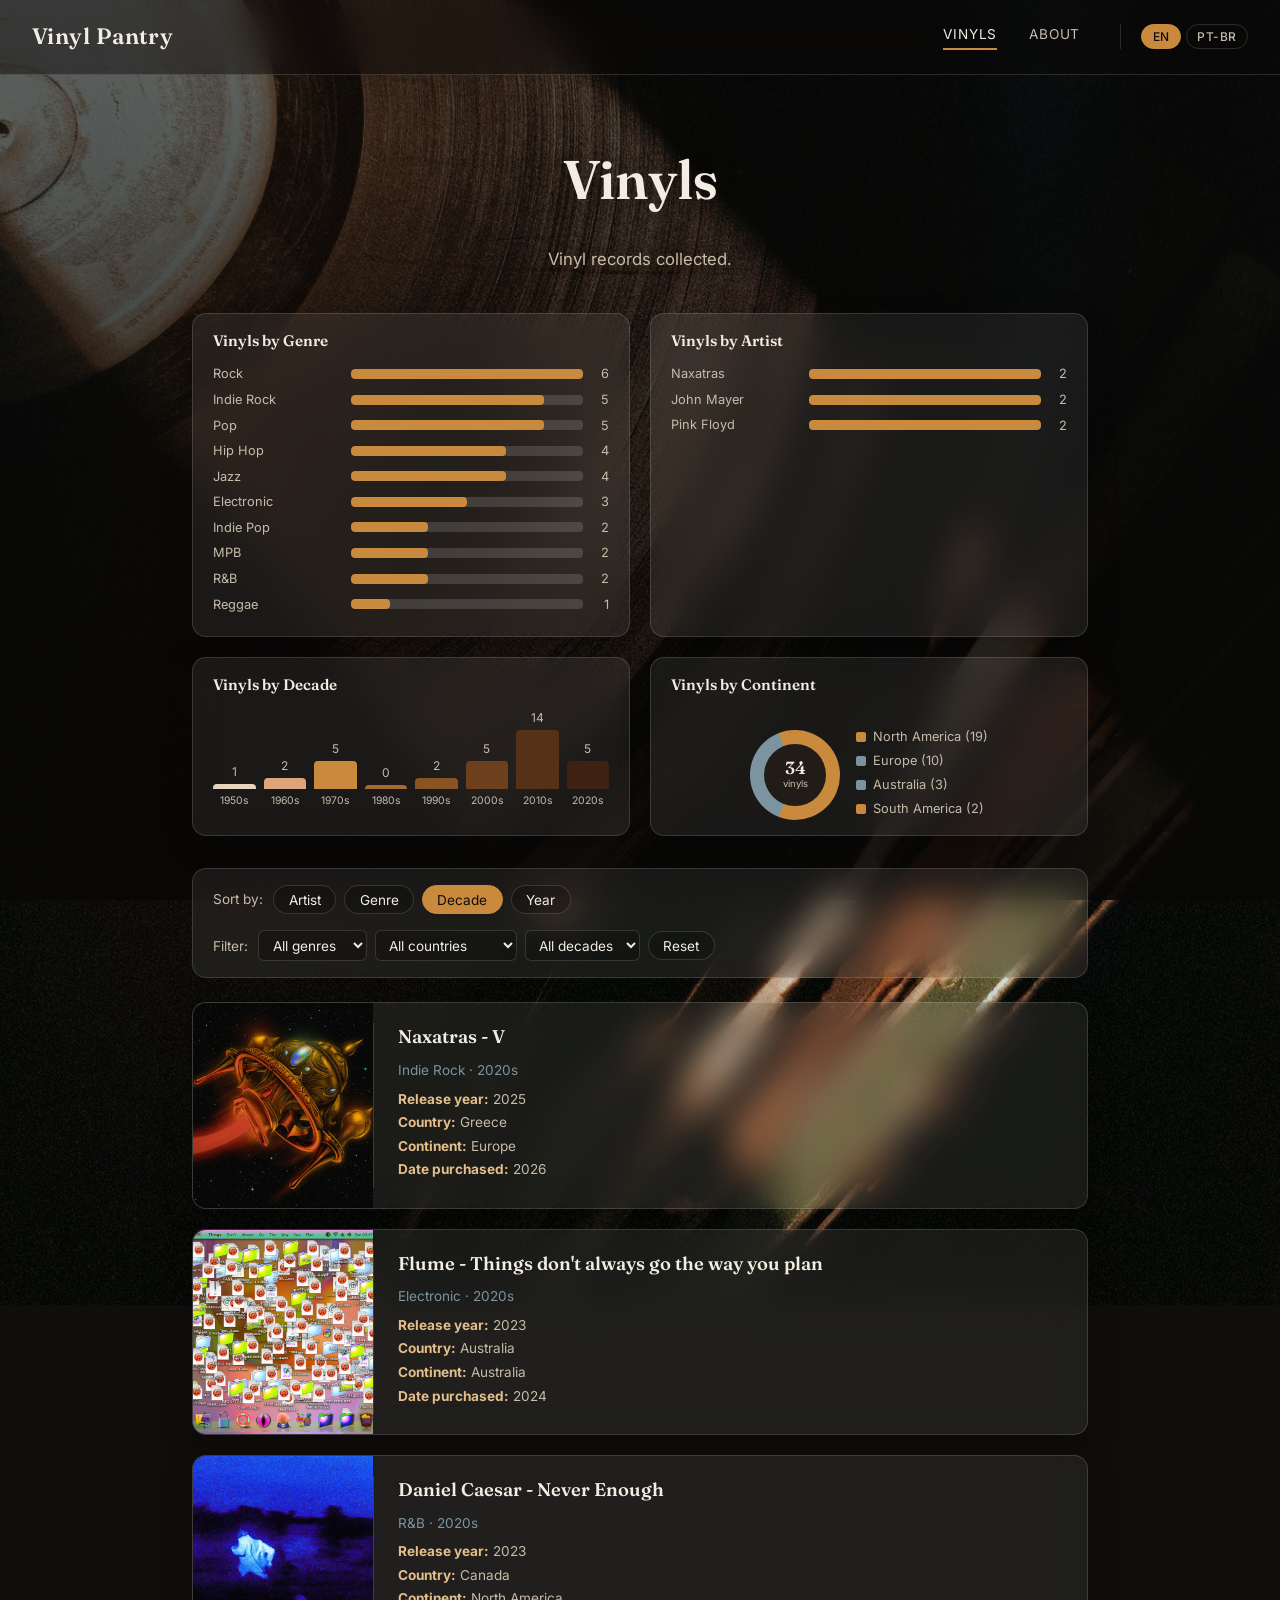
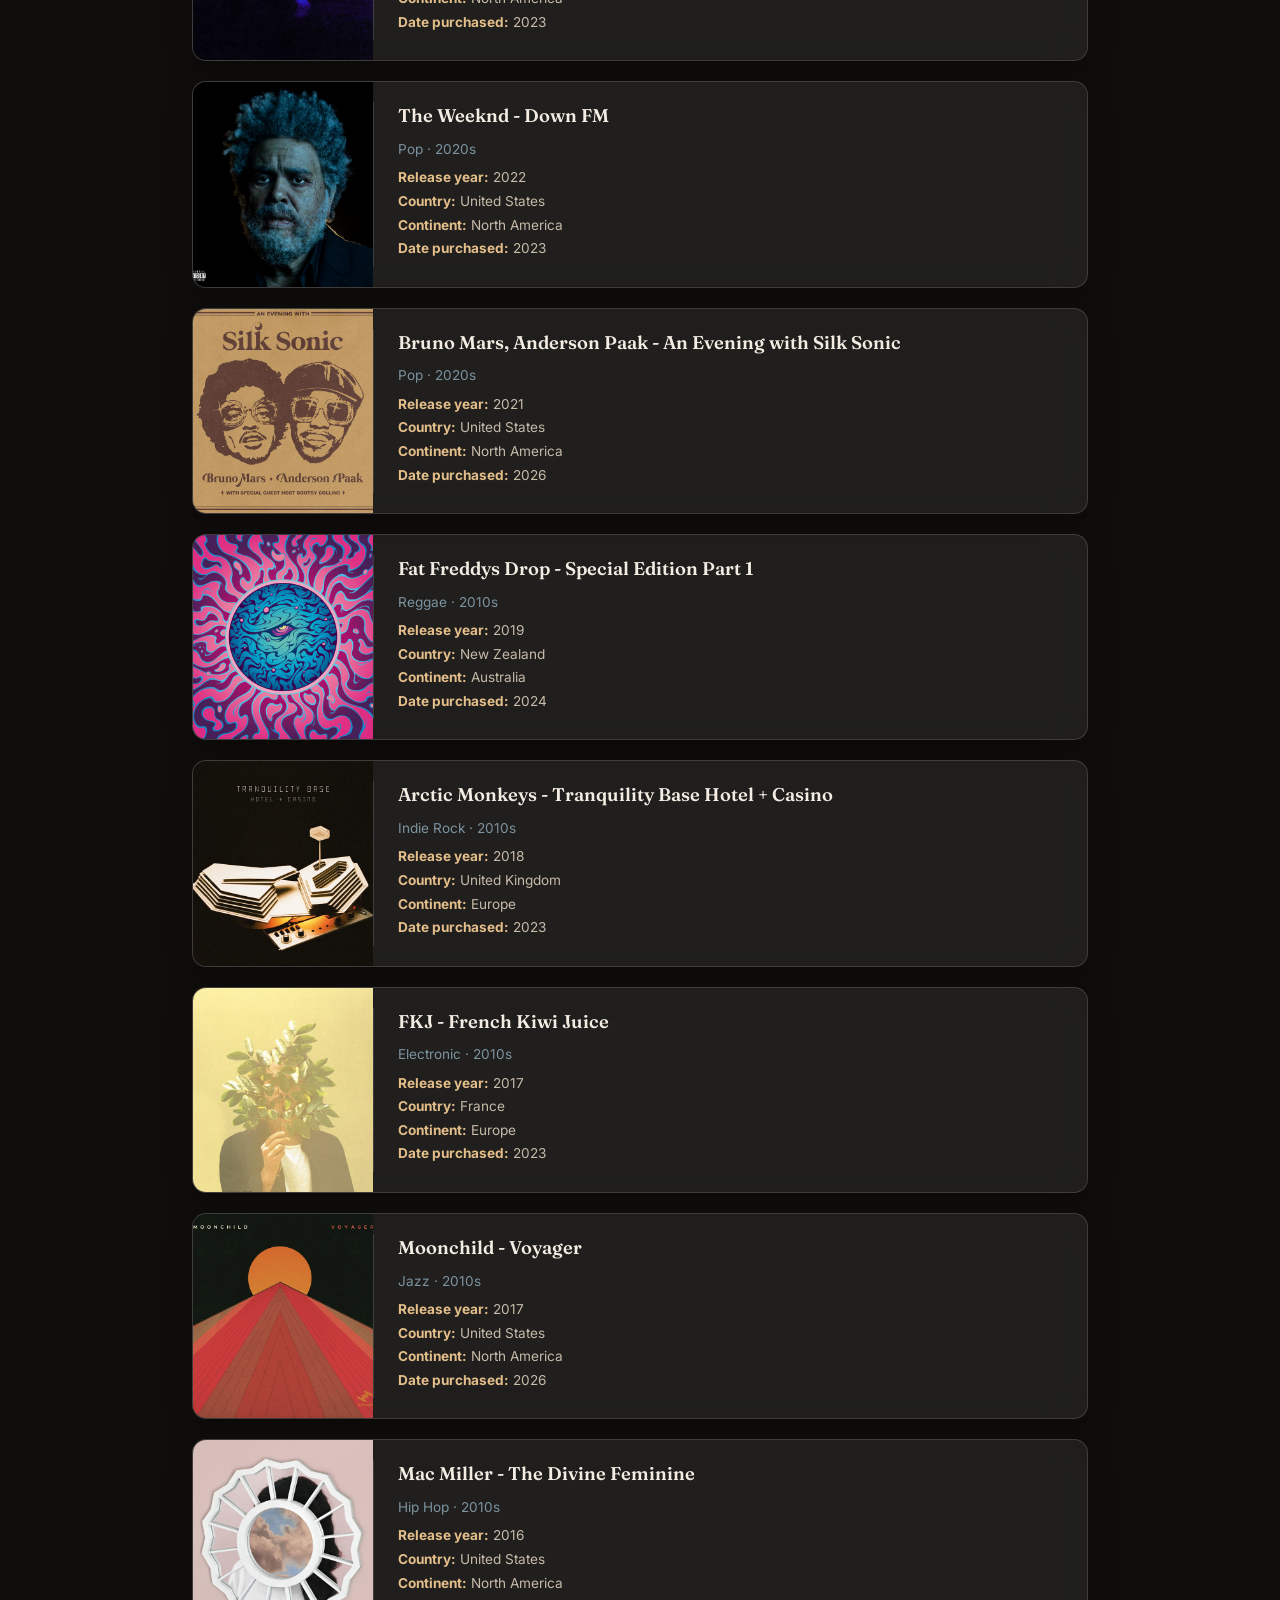
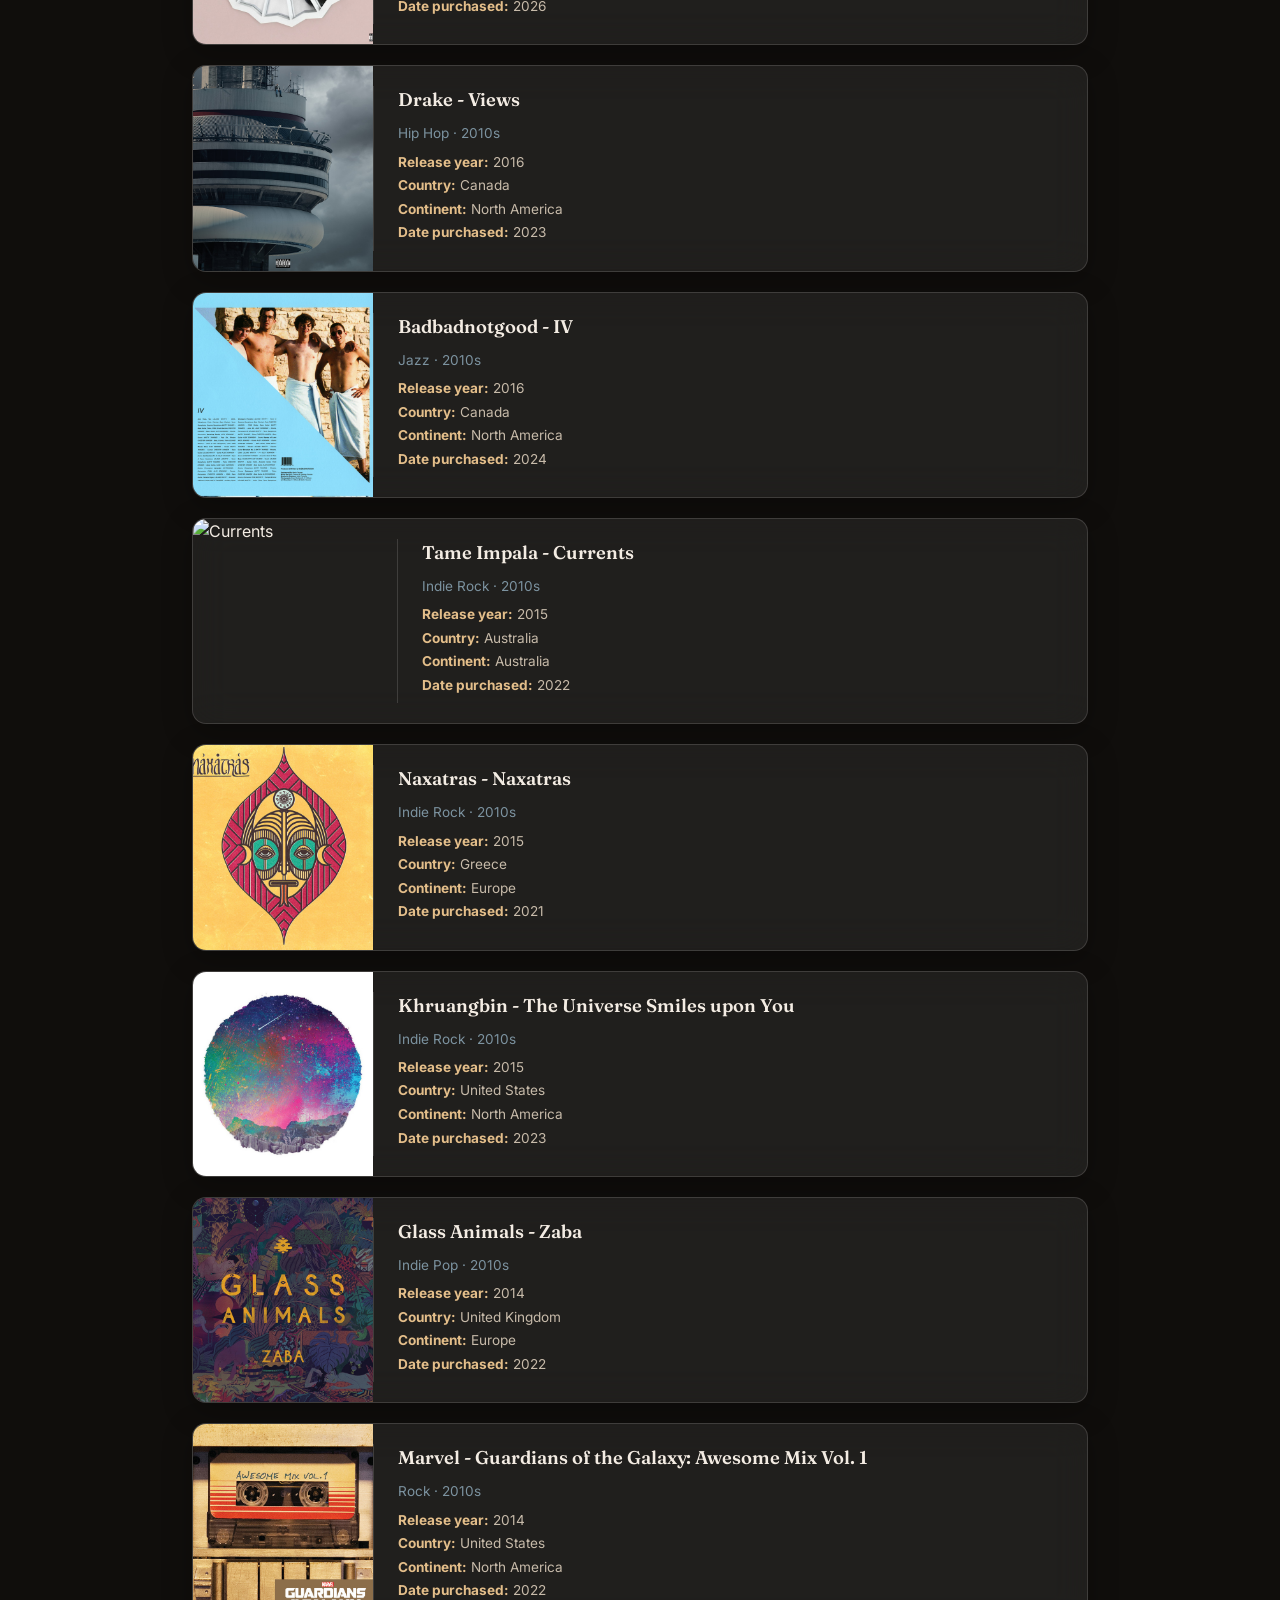
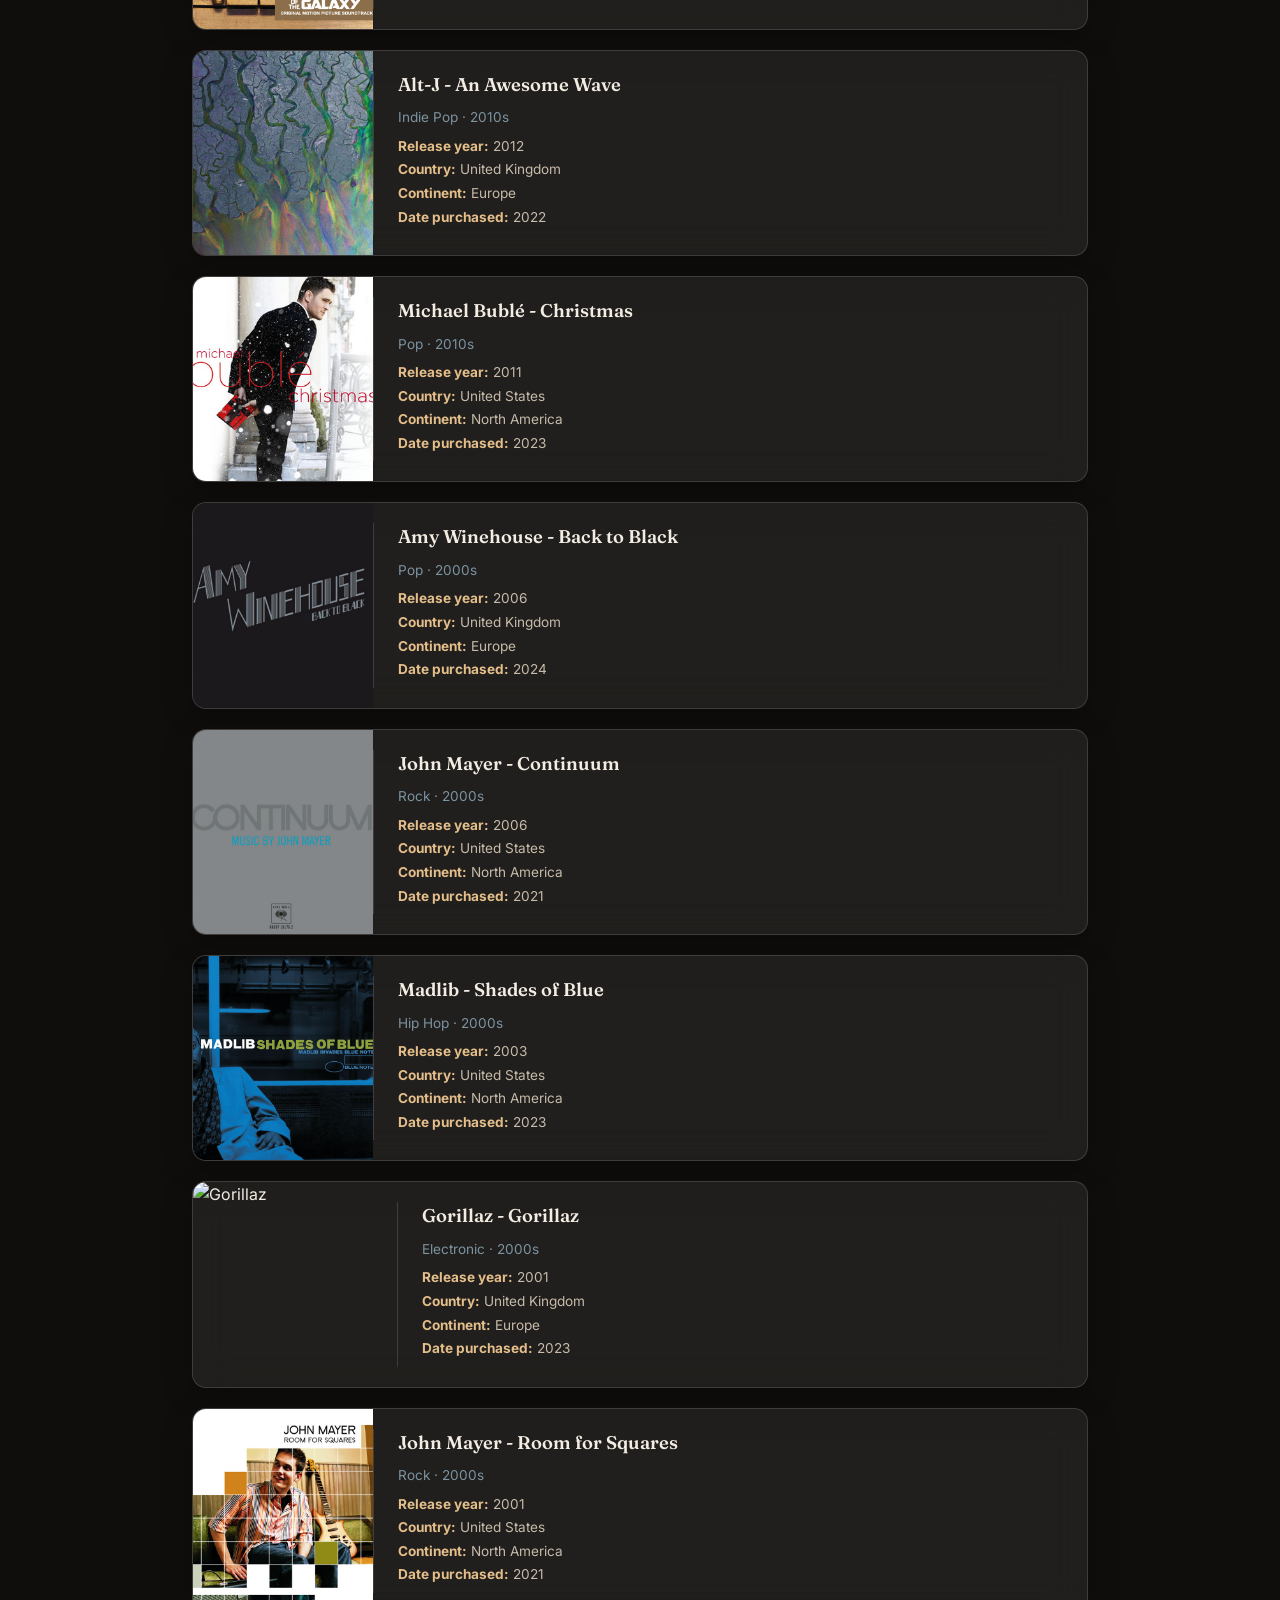
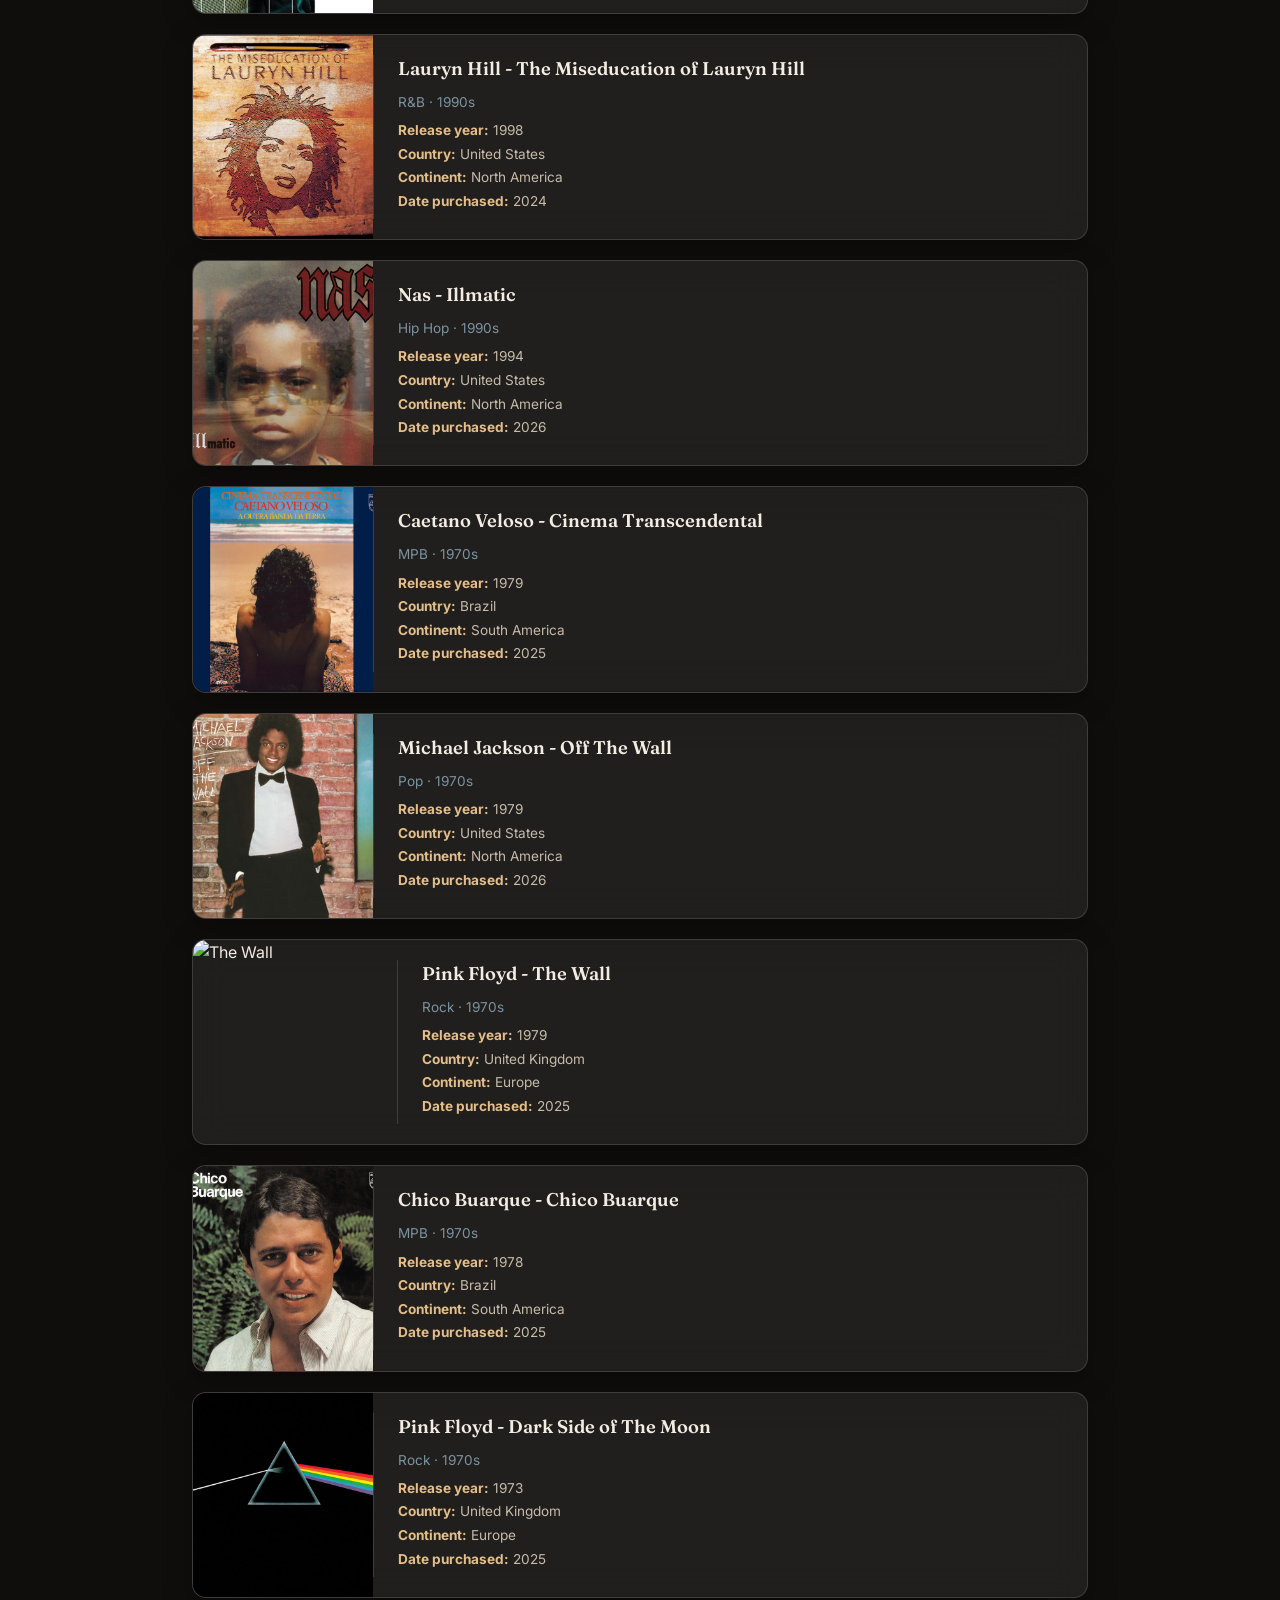
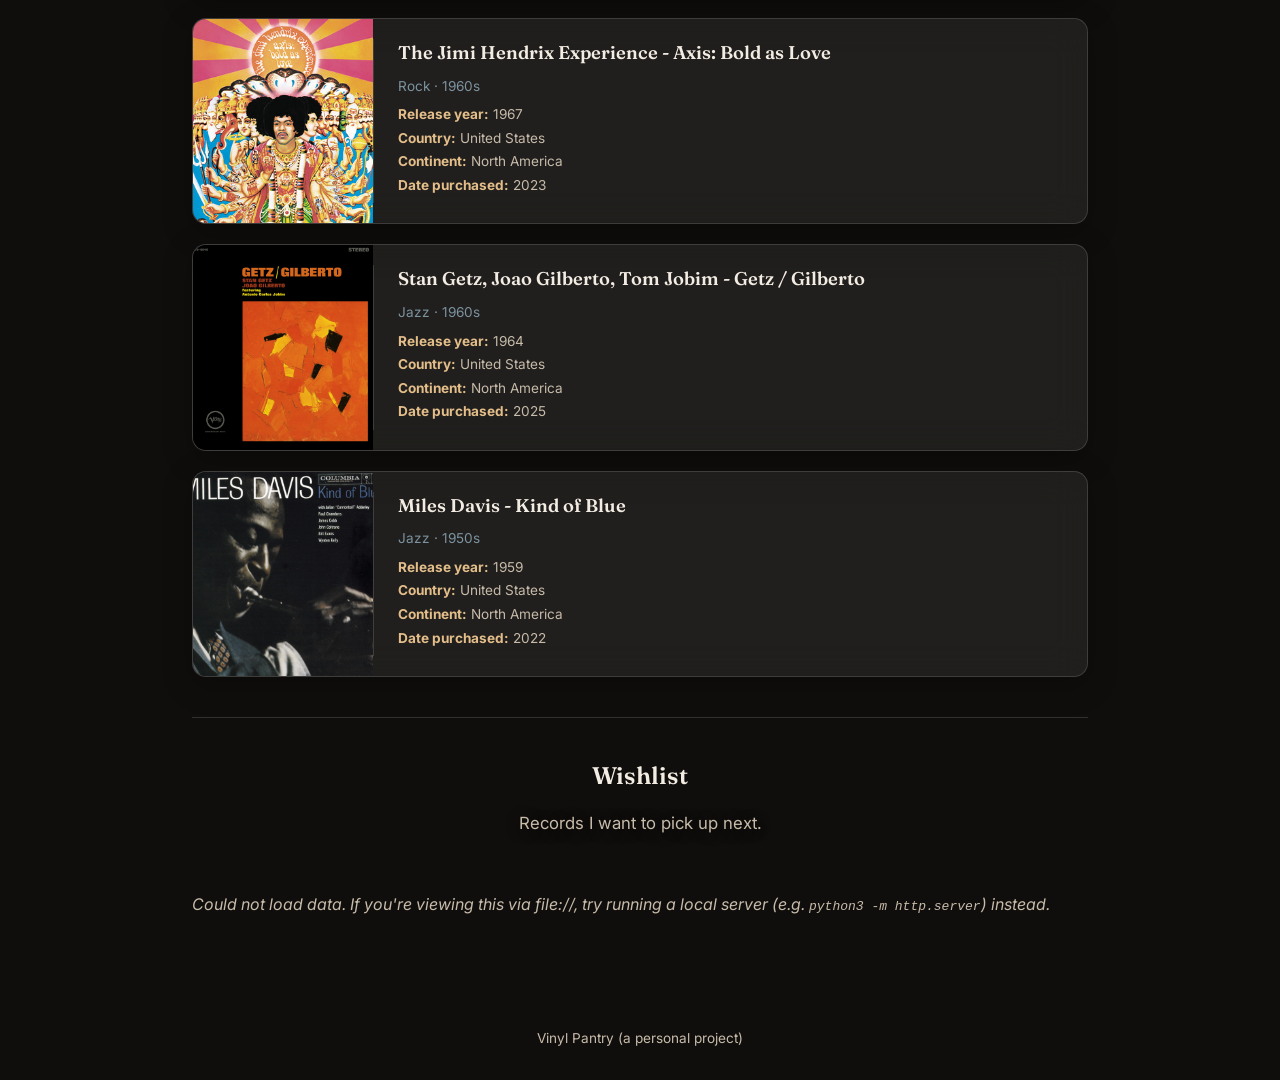
==== index.html @ 9357e898 "Initial commit: Vinyl Pantry Personal vinyl record archive in the coffee-pantry/wine-pantry format: " ====
<!DOCTYPE html>
<html lang="en">
<head>
  <meta charset="UTF-8">
  <meta name="viewport" content="width=device-width, initial-scale=1.0">
  <title>Vinyl Pantry</title>
  <meta name="description" content="A personal archive of vinyl records collected, by genre, artist, decade, and origin.">
  <meta property="og:type" content="website">
  <meta property="og:site_name" content="Vinyl Pantry">
  <meta property="og:title" content="Vinyl Pantry">
  <meta property="og:description" content="A personal archive of vinyl records collected, by genre, artist, decade, and origin.">
  <meta property="og:url" content="https://datameneses.github.io/vynil-pantry/">
  <meta property="og:image" content="https://datameneses.github.io/vynil-pantry/images/social-card.jpg">
  <meta property="og:image:width" content="1200">
  <meta property="og:image:height" content="630">
  <meta name="twitter:card" content="summary_large_image">
  <meta name="twitter:title" content="Vinyl Pantry">
  <meta name="twitter:description" content="A personal archive of vinyl records collected, by genre, artist, decade, and origin.">
  <meta name="twitter:image" content="https://datameneses.github.io/vynil-pantry/images/social-card.jpg">
  <link rel="preconnect" href="https://fonts.googleapis.com">
  <link href="https://fonts.googleapis.com/css2?family=Fraunces:wght@500;600;700&family=Inter:wght@400;500&display=swap" rel="stylesheet">
  <link rel="stylesheet" href="css/style.css">
</head>
<body data-page="vinyls">
  <header class="site-header">
    <a class="brand" href="index.html">Vinyl Pantry</a>
    <button class="nav-toggle" type="button" aria-label="Toggle navigation" aria-expanded="false">☰</button>
    <nav class="site-nav">
      <a href="index.html" data-pt="Vinis">Vinyls</a>
      <a href="about.html" data-pt="Sobre">About</a>
      <div class="lang-toggle-group">
        <button class="lang-toggle active" data-lang="en" type="button">EN</button>
        <button class="lang-toggle" data-lang="pt" type="button">PT-BR</button>
      </div>
    </nav>
  </header>

  <main>
    <h1 data-pt="Vinis">Vinyls</h1>
    <p class="page-intro" data-pt="Discos de vinil colecionados.">Vinyl records collected.</p>

    <div class="dashboard" id="vinyls-dashboard"></div>

    <div class="toolbar">
      <div class="toolbar-group">
        <span class="toolbar-label" data-pt="Ordenar por:">Sort by:</span>
        <button class="toolbar-btn" data-sort="artist" type="button" data-pt="Artista">Artist</button>
        <button class="toolbar-btn" data-sort="genre" type="button" data-pt="Gênero">Genre</button>
        <button class="toolbar-btn active" data-sort="decade" type="button" data-pt="Década">Decade</button>
        <button class="toolbar-btn" data-sort="year" type="button" data-pt="Ano">Year</button>
      </div>
      <div class="toolbar-group">
        <span class="toolbar-label" data-pt="Filtro:">Filter:</span>
        <select id="filter-genre"><option value="" data-pt="Todos os gêneros">All genres</option></select>
        <select id="filter-country"><option value="" data-pt="Todos os países">All countries</option></select>
        <select id="filter-decade"><option value="" data-pt="Todas as décadas">All decades</option></select>
        <button class="toolbar-btn" id="reset-filters" type="button" data-pt="Redefinir">Reset</button>
      </div>
    </div>

    <div class="card-grid vinyl-grid" id="vinyls-list"></div>

    <hr class="section-divider">

    <h2 data-pt="Lista de desejos">Wishlist</h2>
    <p class="page-intro" data-pt="Discos que eu quero comprar em seguida.">Records I want to pick up next.</p>
    <div class="wishlist-grid" id="wishlist-list"></div>
  </main>

  <footer class="site-footer" data-pt="Vinyl Pantry (um projeto pessoal)">Vinyl Pantry (a personal project)</footer>
  <script src="js/main.js"></script>
  <script>
    const DECADE_ORDER = ["1950s", "1960s", "1970s", "1980s", "1990s", "2000s", "2010s", "2020s"];
    const DECADE_COLORS = {
      "1950s": "#EAD3BE",
      "1960s": "#DDA579",
      "1970s": "#C98A3E",
      "1980s": "#A66A2E",
      "1990s": "#8A5323",
      "2000s": "#6E3F1C",
      "2010s": "#573018",
      "2020s": "#3E2110"
    };
    const CONTINENT_COLORS = {
      "North America": "var(--color-accent)",
      "Europe": "var(--color-secondary)",
      "South America": "#C98A3E",
      "Australia": "#7C93A0",
      "Africa": "#A66A2E",
      "Asia": "#8A5323"
    };

    function decadeRank(decade) {
      const i = DECADE_ORDER.indexOf(decade);
      return i === -1 ? DECADE_ORDER.length : i;
    }

    function countBy(data, keyFn) {
      const counts = {};
      data.forEach((item) => {
        const key = keyFn(item);
        if (!key) return;
        counts[key] = (counts[key] || 0) + 1;
      });
      return counts;
    }

    function renderHBarChart(title, counts) {
      const entries = Object.entries(counts).sort((a, b) => b[1] - a[1]);
      const max = Math.max(...entries.map(([, v]) => v), 1);
      const rows = entries
        .map(([label, value]) => `
          <div class="hbar-row" title="${label}: ${value} record${value === 1 ? "" : "s"}">
            <span class="hbar-label">${t(label)}</span>
            <div class="hbar-track"><div class="hbar-fill" style="width:${(value / max) * 100}%"></div></div>
            <span class="hbar-value">${value}</span>
          </div>
        `)
        .join("");
      return `<div class="dashboard-card"><p class="dashboard-title">${title}</p>${rows}</div>`;
    }

    function renderDecadeChart(counts) {
      const max = Math.max(...DECADE_ORDER.map((d) => counts[d] || 0), 1);
      const cols = DECADE_ORDER
        .map((decade) => {
          const value = counts[decade] || 0;
          const heightPct = value ? (value / max) * 100 : 2;
          return `
            <div class="vbar-col" title="${decade}: ${value} record${value === 1 ? "" : "s"}">
              <div class="vbar-bar-area">
                <span class="vbar-value">${value}</span>
                <div class="vbar-fill" style="height:${heightPct}%; background:${DECADE_COLORS[decade]}"></div>
              </div>
              <span class="vbar-label">${decade}</span>
            </div>
          `;
        })
        .join("");
      return `<div class="dashboard-card"><p class="dashboard-title">${t("Vinyls by Decade")}</p><div class="vbar-chart">${cols}</div></div>`;
    }

    function renderContinentDonut(counts) {
      const order = Object.keys(counts).sort((a, b) => counts[b] - counts[a]);
      const total = order.reduce((sum, key) => sum + counts[key], 0) || 1;
      let cumulative = 0;
      const segments = order
        .map((key) => {
          const value = counts[key];
          const pct = (value / total) * 100;
          const color = CONTINENT_COLORS[key] || "var(--color-text-soft)";
          const segment = `${color} ${cumulative}% ${cumulative + pct}%`;
          cumulative += pct;
          return segment;
        })
        .join(", ");
      const legend = order
        .map((key) => `<li><span class="swatch" style="background:${CONTINENT_COLORS[key] || "var(--color-text-soft)"}"></span>${t(key)} (${counts[key]})</li>`)
        .join("");
      return `
        <div class="dashboard-card">
          <p class="dashboard-title">${t("Vinyls by Continent")}</p>
          <div class="donut-wrap">
            <div class="donut" style="background: conic-gradient(${segments})">
              <div class="donut-hole"><span>${total}</span><small>${t("vinyls")}</small></div>
            </div>
            <ul class="donut-legend">${legend}</ul>
          </div>
        </div>
      `;
    }

    function renderDashboard(data) {
      const byGenre = countBy(data, (v) => v.genre);
      const byArtist = countBy(data, (v) => v.artist);
      const byArtistRepeat = Object.fromEntries(Object.entries(byArtist).filter(([, count]) => count > 1));
      const byDecade = countBy(data, (v) => v.decade);
      const byContinent = countBy(data, (v) => v.origin && v.origin.continent);

      document.getElementById("vinyls-dashboard").innerHTML =
        renderHBarChart(t("Vinyls by Genre"), byGenre) +
        renderHBarChart(t("Vinyls by Artist"), byArtistRepeat) +
        renderDecadeChart(byDecade) +
        renderContinentDonut(byContinent);
    }

    function field(label, value) {
      return value ? `<li><strong>${t(label)}:</strong> ${value}</li>` : "";
    }

    function vinylTemplate(item) {
      return `
        <article class="card vinyl-card">
          <div class="vinyl-image">
            ${item.image ? `<img src="${item.image}" alt="${item.name}">` : ""}
          </div>
          <div class="vinyl-separator"></div>
          <div class="vinyl-details">
            <h3>${[item.artist, item.name].filter(Boolean).join(" - ")}</h3>
            <p class="card-meta">${t(item.genre)} · ${item.decade}</p>
            <ul class="spec-list">
              ${field("Release year", item.releaseYear)}
              ${field("Country", item.origin && item.origin.country)}
              ${field("Continent", item.origin && t(item.origin.continent))}
              ${field("Date purchased", item.datePurchased)}
            </ul>
          </div>
        </article>
      `;
    }

    let vinylsData = [];
    let currentSort = "decade";
    let currentGenre = "";
    let currentCountry = "";
    let currentDecade = "";

    function applyAndRender() {
      let list = vinylsData.slice();

      if (currentGenre) list = list.filter((v) => v.genre === currentGenre);
      if (currentCountry) list = list.filter((v) => v.origin && v.origin.country === currentCountry);
      if (currentDecade) list = list.filter((v) => v.decade === currentDecade);

      if (currentSort === "artist") {
        list.sort((a, b) => (a.artist || "").localeCompare(b.artist || ""));
      } else if (currentSort === "genre") {
        list.sort((a, b) => (a.genre || "").localeCompare(b.genre || ""));
      } else if (currentSort === "decade") {
        list.sort((a, b) => decadeRank(b.decade) - decadeRank(a.decade) || b.releaseYear - a.releaseYear);
      } else if (currentSort === "year") {
        list.sort((a, b) => b.releaseYear - a.releaseYear);
      }

      const container = document.getElementById("vinyls-list");
      container.innerHTML = list.length
        ? list.map(vinylTemplate).join("")
        : `<p class="empty-state">${t("No vinyls match these filters.")}</p>`;
    }

    function populateSelect(id, values) {
      const select = document.getElementById(id);
      values.forEach((v) => {
        const opt = document.createElement("option");
        opt.value = v;
        opt.textContent = v;
        select.appendChild(opt);
      });
    }

    fetch("data/vinyls.json")
      .then((res) => res.json())
      .then((data) => {
        vinylsData = data;

        const genres = [...new Set(data.map((v) => v.genre).filter(Boolean))].sort();
        const countries = [...new Set(data.map((v) => v.origin && v.origin.country).filter(Boolean))].sort();
        const decadesPresent = DECADE_ORDER.filter((d) => data.some((v) => v.decade === d));

        populateSelect("filter-genre", genres);
        populateSelect("filter-country", countries);
        populateSelect("filter-decade", decadesPresent);

        renderDashboard(data);
        applyAndRender();
      })
      .catch((err) => {
        console.error("Failed to load data/vinyls.json", err);
        document.getElementById("vinyls-list").innerHTML =
          `<p class="empty-state">${t("Could not load data. If you're viewing this via file://, try running a local server (e.g. <code>python3 -m http.server</code>) instead.")}</p>`;
      });

    document.addEventListener("langchange", () => {
      renderDashboard(vinylsData);
      applyAndRender();
    });

    document.querySelectorAll(".toolbar-btn[data-sort]").forEach((btn) => {
      btn.addEventListener("click", () => {
        currentSort = btn.dataset.sort;
        document.querySelectorAll(".toolbar-btn[data-sort]").forEach((b) => b.classList.remove("active"));
        btn.classList.add("active");
        applyAndRender();
      });
    });

    document.getElementById("filter-genre").addEventListener("change", (e) => {
      currentGenre = e.target.value;
      applyAndRender();
    });
    document.getElementById("filter-country").addEventListener("change", (e) => {
      currentCountry = e.target.value;
      applyAndRender();
    });
    document.getElementById("filter-decade").addEventListener("change", (e) => {
      currentDecade = e.target.value;
      applyAndRender();
    });

    document.getElementById("reset-filters").addEventListener("click", () => {
      currentSort = "decade";
      currentGenre = "";
      currentCountry = "";
      currentDecade = "";
      document.getElementById("filter-genre").value = "";
      document.getElementById("filter-country").value = "";
      document.getElementById("filter-decade").value = "";
      document.querySelectorAll(".toolbar-btn[data-sort]").forEach((b) => b.classList.remove("active"));
      document.querySelector('.toolbar-btn[data-sort="decade"]').classList.add("active");
      applyAndRender();
    });

    loadAndRender("data/wishlist.json", "wishlist-list", (item) => {
      const label = [item.artist, item.name].filter(Boolean).join(": ");
      const content = item.url
        ? `<a href="${item.url}" target="_blank" rel="noopener">${label}</a>`
        : label;
      return `<article class="card wishlist-card">${content}</article>`;
    });
  </script>
</body>
</html>
---- css/style.css ----
:root {
  --color-bg: #100E0C;
  --color-bg-card: rgba(255, 255, 255, 0.07);
  --color-bg-card-solid: #211C17;
  --color-text: #F3ECE3;
  --color-text-soft: #C7BBAA;
  --color-accent: #C98A3E;
  --color-accent-soft: #E3BE8A;
  --color-secondary: #7C93A0;
  --color-border: rgba(255, 255, 255, 0.14);
  --glass-blur: blur(18px);
  --overlay-scrim: linear-gradient(180deg, rgba(8, 7, 6, 0.55) 0%, rgba(8, 7, 6, 0.72) 45%, rgba(8, 7, 6, 0.92) 100%);

  --font-heading: "Fraunces", Georgia, serif;
  --font-body: "Inter", -apple-system, BlinkMacSystemFont, sans-serif;
}

* {
  box-sizing: border-box;
}

html {
  background: var(--color-bg);
  overflow-x: hidden;
}

body {
  margin: 0;
  min-height: 100vh;
  background-color: var(--color-bg);
  background-image: var(--overlay-scrim), var(--hero-image, none);
  background-size: cover, cover;
  background-position: center, center;
  background-repeat: no-repeat, no-repeat;
  background-attachment: fixed;
  color: var(--color-text);
  font-family: var(--font-body);
  line-height: 1.5;
}

body[data-page="vinyls"] { --hero-image: url("../images/backgrounds/hero-vinyl.jpg"); }
body[data-page="about"] { --hero-image: url("../images/backgrounds/hero-vinyl.jpg"); }

@supports (-webkit-touch-callout: none) {
  /* iOS Safari ignores background-attachment: fixed on body; a fixed pseudo-layer keeps the parallax feel there. */
  body {
    background-attachment: scroll;
  }

  body::before {
    content: "";
    position: fixed;
    inset: 0;
    z-index: -1;
    background-image: var(--overlay-scrim), var(--hero-image, none);
    background-size: cover;
    background-position: inherit;
    background-repeat: no-repeat;
  }
}

h1, h2, h3 {
  font-family: var(--font-heading);
  font-weight: 600;
  margin: 0 0 0.5em;
}

h1 {
  font-size: clamp(2.1rem, 5vw + 0.5rem, 3.4rem);
  text-shadow: 0 2px 24px rgba(0, 0, 0, 0.45);
}

h1, main > h2 {
  text-align: center;
}

main > h1:first-child {
  margin-top: 1.5rem;
}

a {
  color: var(--color-accent-soft);
}

header.site-header {
  position: sticky;
  top: 0;
  z-index: 20;
  background: rgba(13, 11, 9, 0.45);
  backdrop-filter: var(--glass-blur);
  -webkit-backdrop-filter: var(--glass-blur);
  border-bottom: 1px solid var(--color-border);
  padding: 1.25rem 2rem;
  display: flex;
  align-items: center;
  justify-content: space-between;
  gap: 1.5rem;
  text-align: left;
}

.site-header .brand {
  font-family: var(--font-heading);
  color: var(--color-text);
  font-size: 1.4rem;
  text-decoration: none;
  font-weight: 600;
  letter-spacing: 0.02em;
}

.nav-toggle {
  display: none;
  background: none;
  border: none;
  color: var(--color-text);
  font-size: 1.5rem;
  line-height: 1;
  cursor: pointer;
  padding: 0.25rem 0.5rem;
}

nav.site-nav {
  display: flex;
  flex-wrap: wrap;
  justify-content: flex-end;
  align-items: center;
  gap: 0.5rem 2rem;
  margin-top: 0;
}

nav.site-nav a {
  color: var(--color-text-soft);
  text-decoration: none;
  font-size: 0.85rem;
  text-transform: uppercase;
  letter-spacing: 0.06em;
  padding-bottom: 3px;
  border-bottom: 2px solid transparent;
  transition: color 0.15s ease;
}

nav.site-nav a:hover,
nav.site-nav a.active {
  color: var(--color-text);
}

nav.site-nav a:hover,
nav.site-nav a.active {
  border-bottom-color: var(--color-accent);
}

.lang-toggle-group {
  display: flex;
  align-items: center;
  gap: 0.3rem;
  margin-left: 0.5rem;
  padding-left: 1.25rem;
  border-left: 1px solid var(--color-border);
}

.lang-toggle {
  font-family: var(--font-body);
  font-size: 0.75rem;
  font-weight: 500;
  letter-spacing: 0.04em;
  color: var(--color-text-soft);
  background: transparent;
  border: 1px solid var(--color-border);
  border-radius: 999px;
  padding: 0.25rem 0.65rem;
  cursor: pointer;
  transition: border-color 0.15s ease, color 0.15s ease;
}

.lang-toggle:hover {
  border-color: var(--color-accent);
  color: var(--color-text);
}

.lang-toggle.active {
  background: var(--color-accent);
  border-color: var(--color-accent);
  color: var(--color-bg);
}

main {
  max-width: 960px;
  margin: 0 auto;
  padding: 2.5rem 2rem 4rem;
}

.page-intro {
  margin-bottom: 2.5rem;
  color: var(--color-text-soft);
  font-size: 1.05rem;
  text-align: center;
  text-shadow: 0 2px 16px rgba(0, 0, 0, 0.45);
}

.card-grid {
  display: grid;
  grid-template-columns: repeat(auto-fill, minmax(260px, 1fr));
  gap: 1.25rem;
}

.card {
  background: var(--color-bg-card);
  backdrop-filter: var(--glass-blur);
  -webkit-backdrop-filter: var(--glass-blur);
  border: 1px solid var(--color-border);
  border-radius: 14px;
  padding: 1.25rem;
  overflow-wrap: break-word;
  box-shadow: 0 8px 30px rgba(0, 0, 0, 0.25);
  transition: transform 0.2s ease, border-color 0.2s ease;
}

.card:hover {
  transform: translateY(-3px);
  border-color: rgba(255, 255, 255, 0.28);
}

.card h3 {
  font-size: 1.15rem;
}

.card-meta {
  color: var(--color-secondary);
  font-size: 0.85rem;
  margin: 0 0 0.5rem;
}

.spec-list {
  list-style: none;
  margin: 0 0 0.5rem;
  padding: 0;
  font-size: 0.85rem;
  color: var(--color-text-soft);
}

.spec-list li {
  margin-bottom: 0.2rem;
}

.spec-list strong {
  color: var(--color-text);
}

.vinyl-details .spec-list strong {
  color: var(--color-accent-soft);
}

.card img {
  width: 100%;
  aspect-ratio: 1 / 1;
  object-fit: cover;
  border-radius: 6px;
  margin-bottom: 0.75rem;
}

.empty-state {
  color: var(--color-text-soft);
  font-style: italic;
}

.wishlist-grid {
  display: flex;
  flex-direction: column;
  gap: 0.75rem;
  max-width: 900px;
  margin: 0 auto;
}

.wishlist-card {
  padding: 1rem 1.25rem;
  font-family: var(--font-heading);
  font-size: 1.05rem;
}

.wishlist-card a {
  color: inherit;
  text-decoration: none;
}

.wishlist-card a:hover {
  color: var(--color-accent-soft);
}

.dashboard {
  display: grid;
  grid-template-columns: repeat(2, 1fr);
  gap: 1.25rem;
  margin-bottom: 2rem;
}

.dashboard-card {
  background: var(--color-bg-card);
  backdrop-filter: var(--glass-blur);
  -webkit-backdrop-filter: var(--glass-blur);
  border: 1px solid var(--color-border);
  border-radius: 14px;
  padding: 1rem 1.25rem;
  box-shadow: 0 8px 30px rgba(0, 0, 0, 0.25);
}

.dashboard-title {
  font-family: var(--font-heading);
  font-size: 0.95rem;
  font-weight: 600;
  color: var(--color-text);
  margin: 0 0 0.75rem;
}

.hbar-row {
  display: flex;
  align-items: center;
  gap: 0.5rem;
  margin-bottom: 0.4rem;
  font-size: 0.8rem;
}

.hbar-label {
  flex: 0 0 130px;
  color: var(--color-text-soft);
  line-height: 1.15;
}

.hbar-track {
  flex: 1;
  background: var(--color-border);
  border-radius: 4px;
  height: 10px;
  overflow: hidden;
}

.hbar-fill {
  height: 100%;
  background: var(--color-accent);
  border-radius: 4px;
}

.hbar-value {
  flex: 0 0 18px;
  text-align: right;
  color: var(--color-text-soft);
}

.vbar-chart {
  display: flex;
  align-items: flex-end;
  gap: 0.5rem;
  height: 110px;
}

.vbar-col {
  flex: 1;
  display: flex;
  flex-direction: column;
  align-items: center;
  height: 100%;
}

.vbar-bar-area {
  flex: 1;
  display: flex;
  flex-direction: column;
  align-items: center;
  justify-content: flex-end;
  width: 100%;
  min-height: 0;
}

.vbar-value {
  font-size: 0.75rem;
  color: var(--color-text-soft);
  margin-bottom: 0.2rem;
}

.vbar-fill {
  width: 100%;
  border-radius: 4px 4px 0 0;
  min-height: 4px;
}

.vbar-label {
  flex: 0 0 auto;
  min-height: 2.3em;
  display: flex;
  align-items: flex-start;
  justify-content: center;
  font-size: 0.65rem;
  color: var(--color-text-soft);
  margin-top: 0.35rem;
  text-align: center;
  line-height: 1.1;
}

.donut-wrap {
  display: flex;
  align-items: center;
  justify-content: center;
  gap: 1rem;
  height: 100%;
  padding-bottom: 0.75rem;
}

.donut {
  position: relative;
  width: 90px;
  height: 90px;
  border-radius: 50%;
  flex-shrink: 0;
}

.donut-hole {
  position: absolute;
  inset: 14px;
  background: var(--color-bg-card-solid);
  border-radius: 50%;
  display: flex;
  flex-direction: column;
  align-items: center;
  justify-content: center;
}

.donut-hole span {
  font-family: var(--font-heading);
  font-size: 1.1rem;
  font-weight: 600;
  color: var(--color-text);
  line-height: 1;
}

.donut-hole small {
  font-size: 0.6rem;
  color: var(--color-text-soft);
}

.donut-legend {
  list-style: none;
  margin: 0;
  padding: 0;
  font-size: 0.8rem;
  color: var(--color-text-soft);
}

.donut-legend li {
  display: flex;
  align-items: center;
  gap: 0.4rem;
  margin-bottom: 0.3rem;
}

.donut-legend .swatch {
  width: 10px;
  height: 10px;
  border-radius: 2px;
  display: inline-block;
}

.toolbar {
  display: flex;
  flex-wrap: wrap;
  justify-content: space-between;
  gap: 1rem;
  margin-bottom: 1.5rem;
  padding: 1rem 1.25rem;
  background: var(--color-bg-card);
  backdrop-filter: var(--glass-blur);
  -webkit-backdrop-filter: var(--glass-blur);
  border: 1px solid var(--color-border);
  border-radius: 14px;
}

.toolbar-group {
  display: flex;
  flex-wrap: wrap;
  align-items: center;
  gap: 0.5rem;
}

.toolbar-label {
  font-size: 0.85rem;
  color: var(--color-text-soft);
  margin-right: 0.15rem;
}

.toolbar-btn {
  font-family: var(--font-body);
  font-size: 0.85rem;
  color: var(--color-text);
  background: rgba(0, 0, 0, 0.22);
  border: 1px solid var(--color-border);
  border-radius: 999px;
  padding: 0.35rem 0.9rem;
  cursor: pointer;
  transition: border-color 0.15s ease;
}

.toolbar-btn:hover {
  border-color: var(--color-accent);
}

.toolbar-btn.active {
  background: var(--color-accent);
  border-color: var(--color-accent);
  color: var(--color-bg);
}

.toolbar-group select {
  font-family: var(--font-body);
  font-size: 0.85rem;
  color: var(--color-text);
  background: rgba(0, 0, 0, 0.22);
  border: 1px solid var(--color-border);
  border-radius: 6px;
  padding: 0.35rem 0.6rem;
  color-scheme: dark;
}

.vinyl-grid {
  grid-template-columns: 1fr;
  max-width: 900px;
  margin: 0 auto;
}

.vinyl-card {
  display: flex;
  align-items: stretch;
  padding: 0;
  overflow: hidden;
}

.vinyl-image {
  flex: 0 0 180px;
}

.vinyl-image img {
  width: 100%;
  height: 100%;
  aspect-ratio: 1 / 1;
  object-fit: cover;
  border-radius: 0;
  margin-bottom: 0;
  display: block;
}

.vinyl-separator {
  flex: 0 0 1px;
  background: var(--color-border);
  margin: 1.25rem 0;
}

.vinyl-details {
  padding: 1.25rem 1.5rem;
  flex: 1;
  min-width: 0;
}

@media (max-width: 640px) {
  .vinyl-card {
    flex-direction: column;
  }

  .vinyl-image {
    flex: none;
    width: 100%;
    height: 240px;
  }

  .vinyl-separator {
    flex: none;
    width: auto;
    height: 1px;
    margin: 0 1.25rem;
  }
}

.about-layout {
  display: flex;
  gap: 2rem;
  align-items: flex-start;
}

.about-photo {
  flex: 0 0 260px;
  width: 260px;
  aspect-ratio: 3 / 4;
  object-fit: cover;
  border-radius: 14px;
  border: 1px solid var(--color-border);
  box-shadow: 0 8px 30px rgba(0, 0, 0, 0.35);
}

.about-text {
  flex: 1;
  min-width: 0;
}

.about-text p {
  text-shadow: 0 2px 12px rgba(0, 0, 0, 0.35);
  max-width: 640px;
  margin-left: auto;
  margin-right: auto;
}

.about-text p:first-child {
  margin-top: 0;
}

@media (max-width: 640px) {
  .about-layout {
    flex-direction: column;
    align-items: center;
  }

  .about-photo {
    flex: none;
    width: 100%;
    max-width: 320px;
  }
}

.section-divider {
  border: none;
  border-top: 1px solid var(--color-border);
  margin: 2.5rem 0;
}

footer.site-footer {
  text-align: center;
  color: var(--color-text-soft);
  font-size: 0.85rem;
  padding: 2rem 1rem;
}

@media (max-width: 640px) {
  header.site-header {
    flex-wrap: wrap;
    padding: 1rem 1.25rem;
  }

  .site-header .brand {
    font-size: 1.2rem;
  }

  .nav-toggle {
    display: block;
  }

  nav.site-nav {
    display: none;
    flex-direction: column;
    align-items: flex-start;
    width: 100%;
    gap: 0.75rem;
    margin-top: 1rem;
  }

  nav.site-nav.open {
    display: flex;
  }

  nav.site-nav a {
    font-size: 0.95rem;
  }

  .lang-toggle-group {
    margin-left: 0;
    padding-left: 0;
    border-left: none;
  }

  main {
    padding: 1.75rem 1.25rem 3rem;
  }

  .card-grid,
  .dashboard {
    grid-template-columns: 1fr;
  }
}
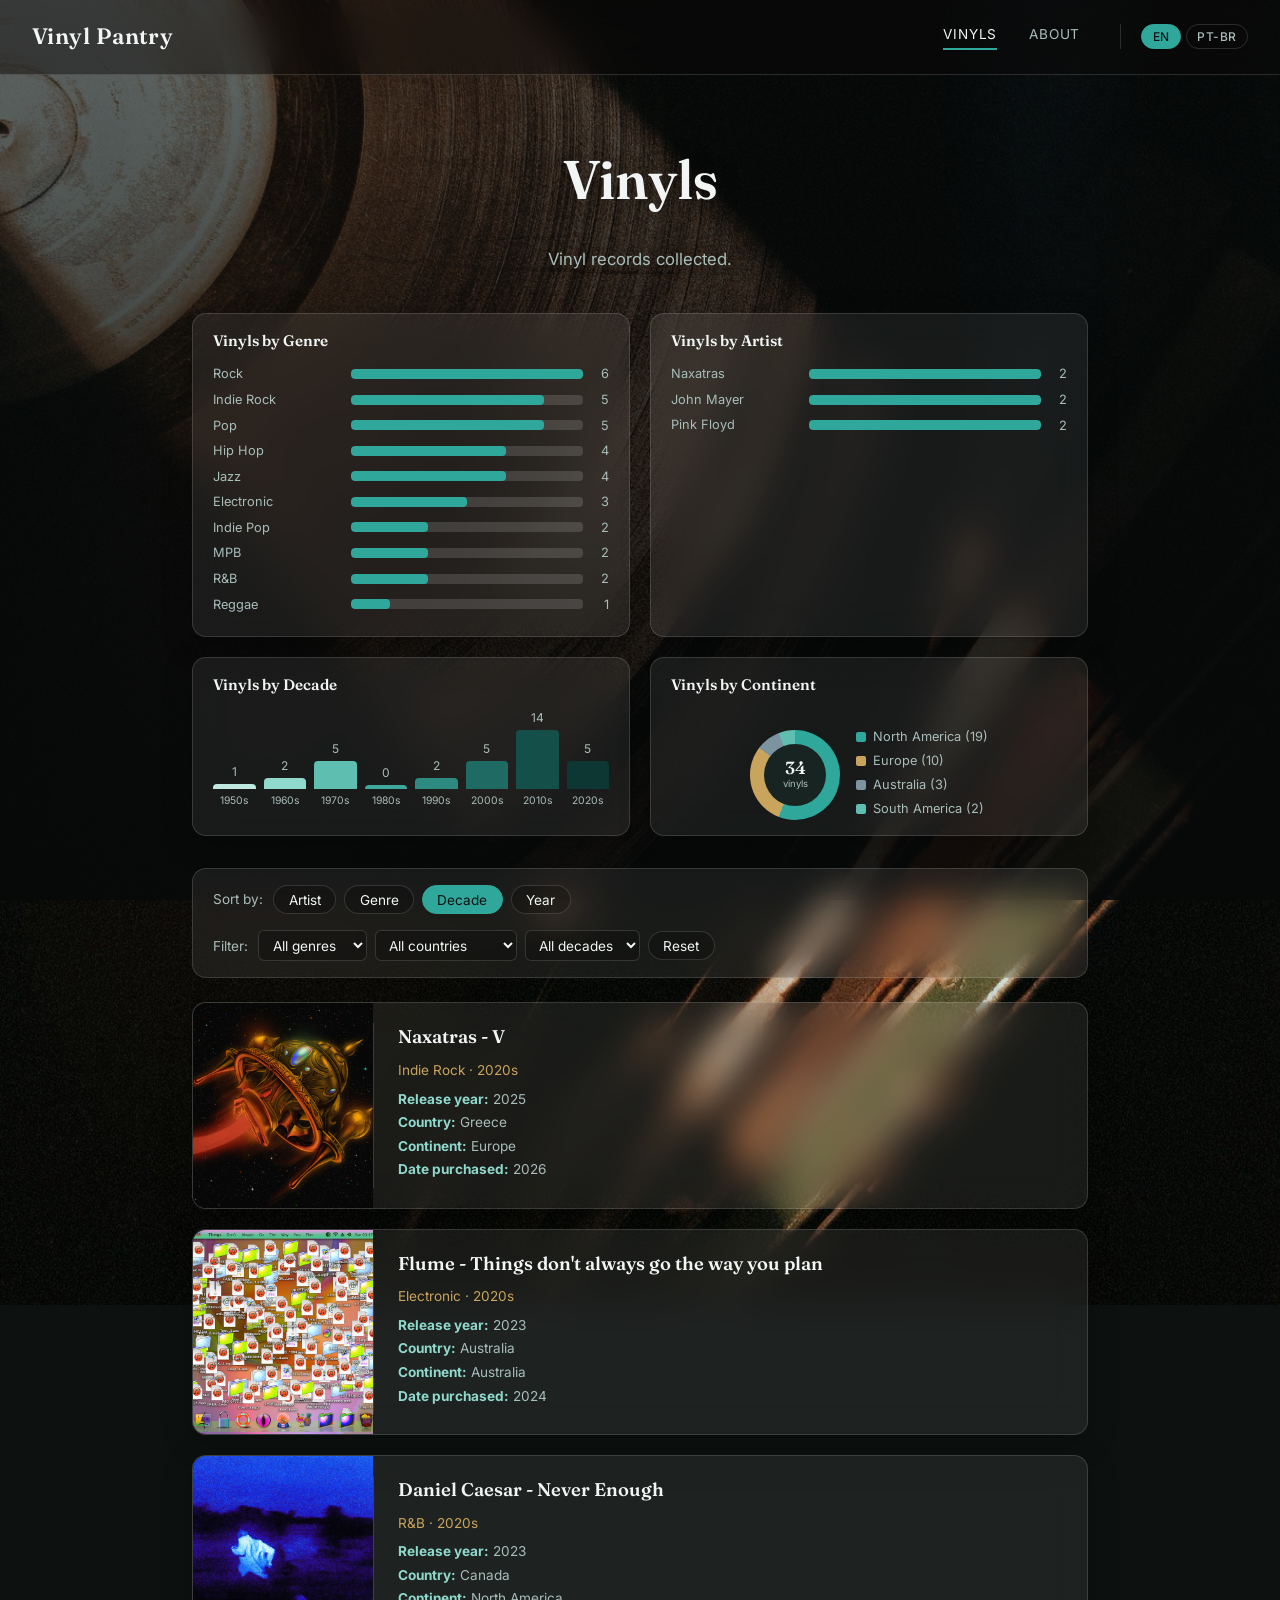
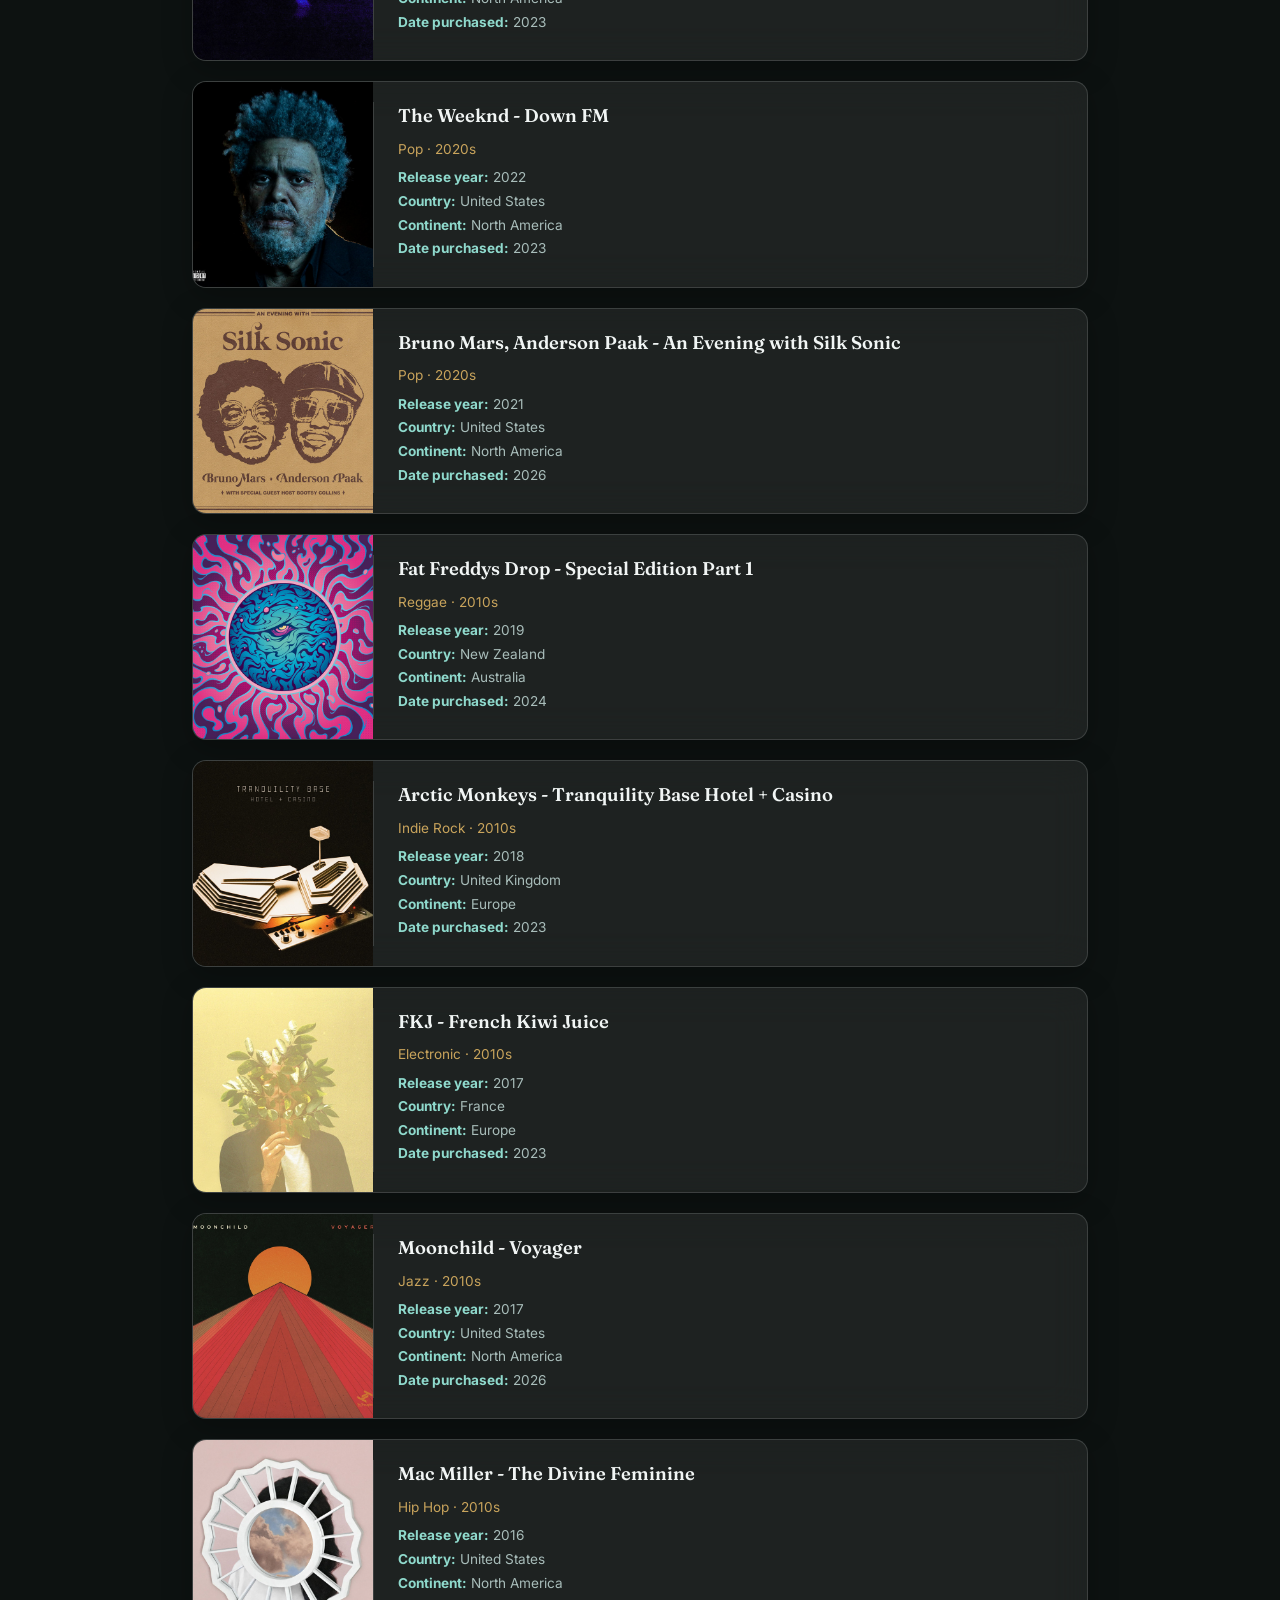
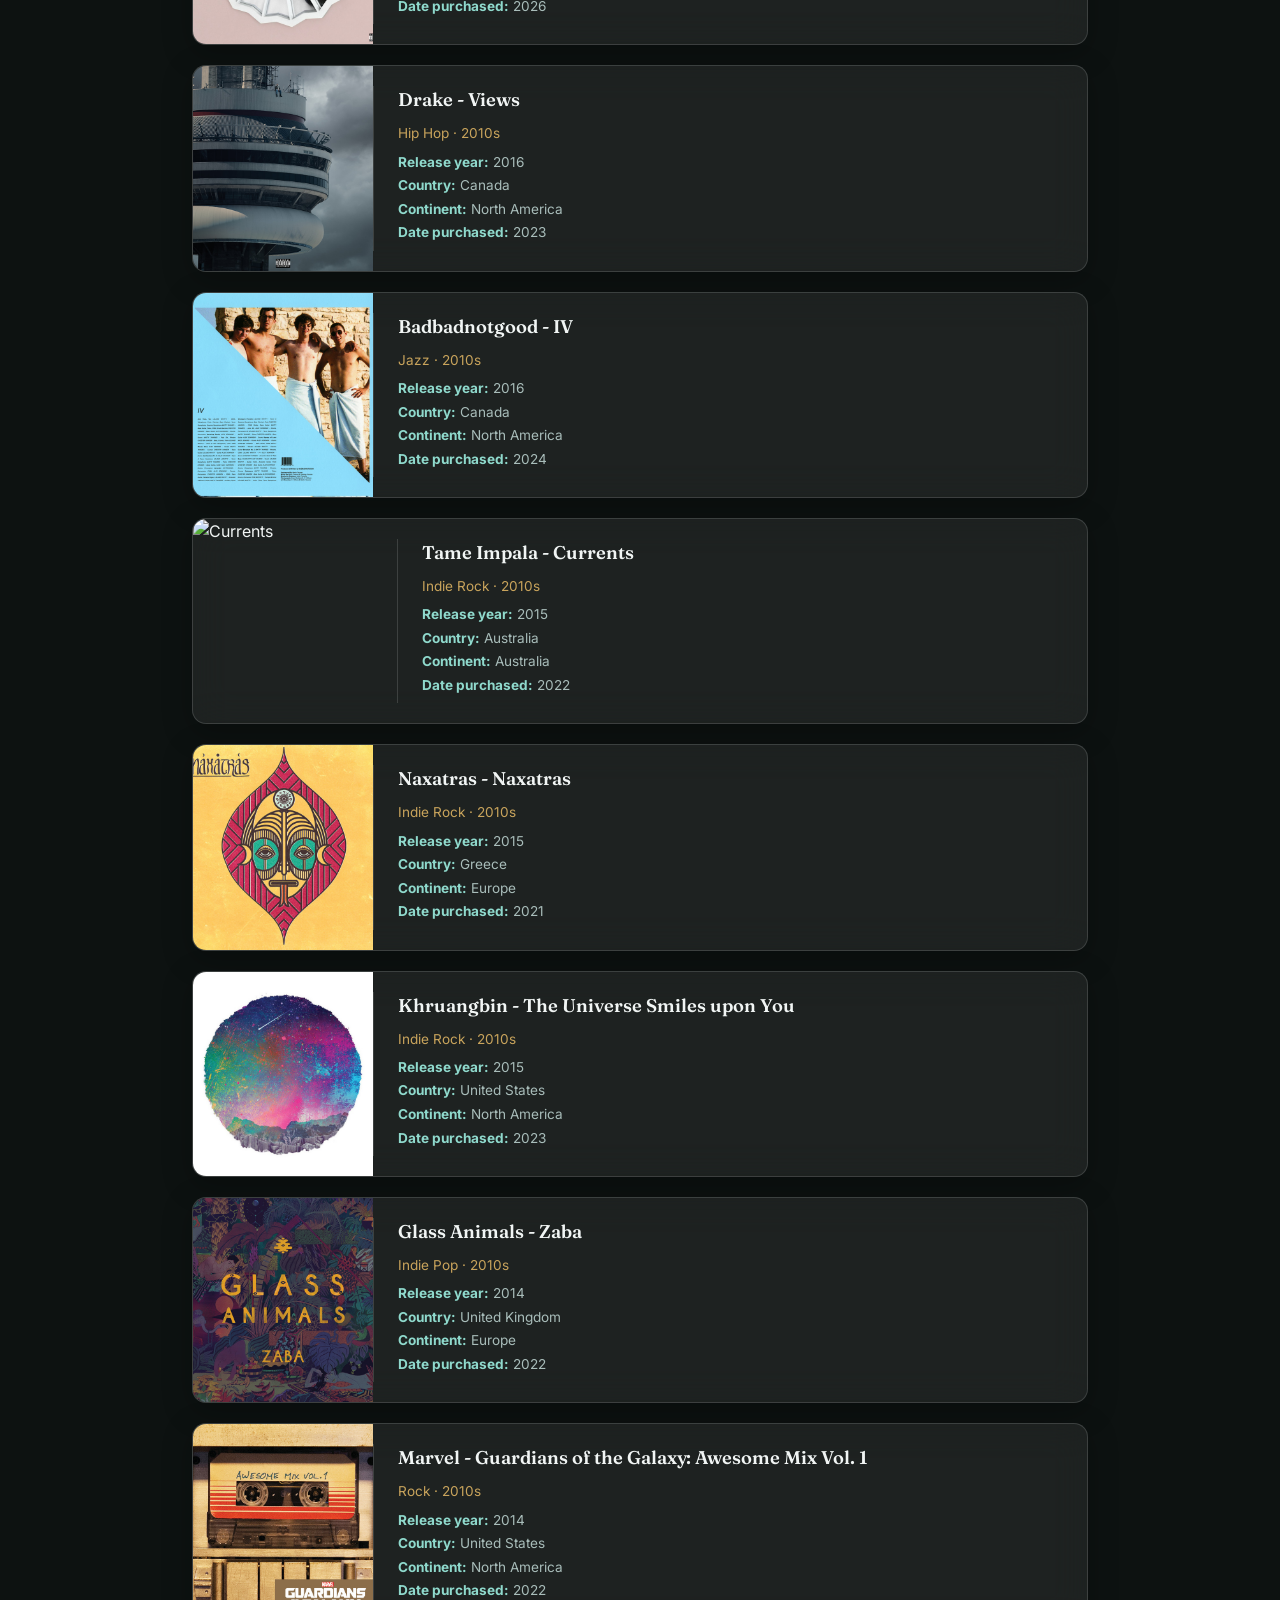
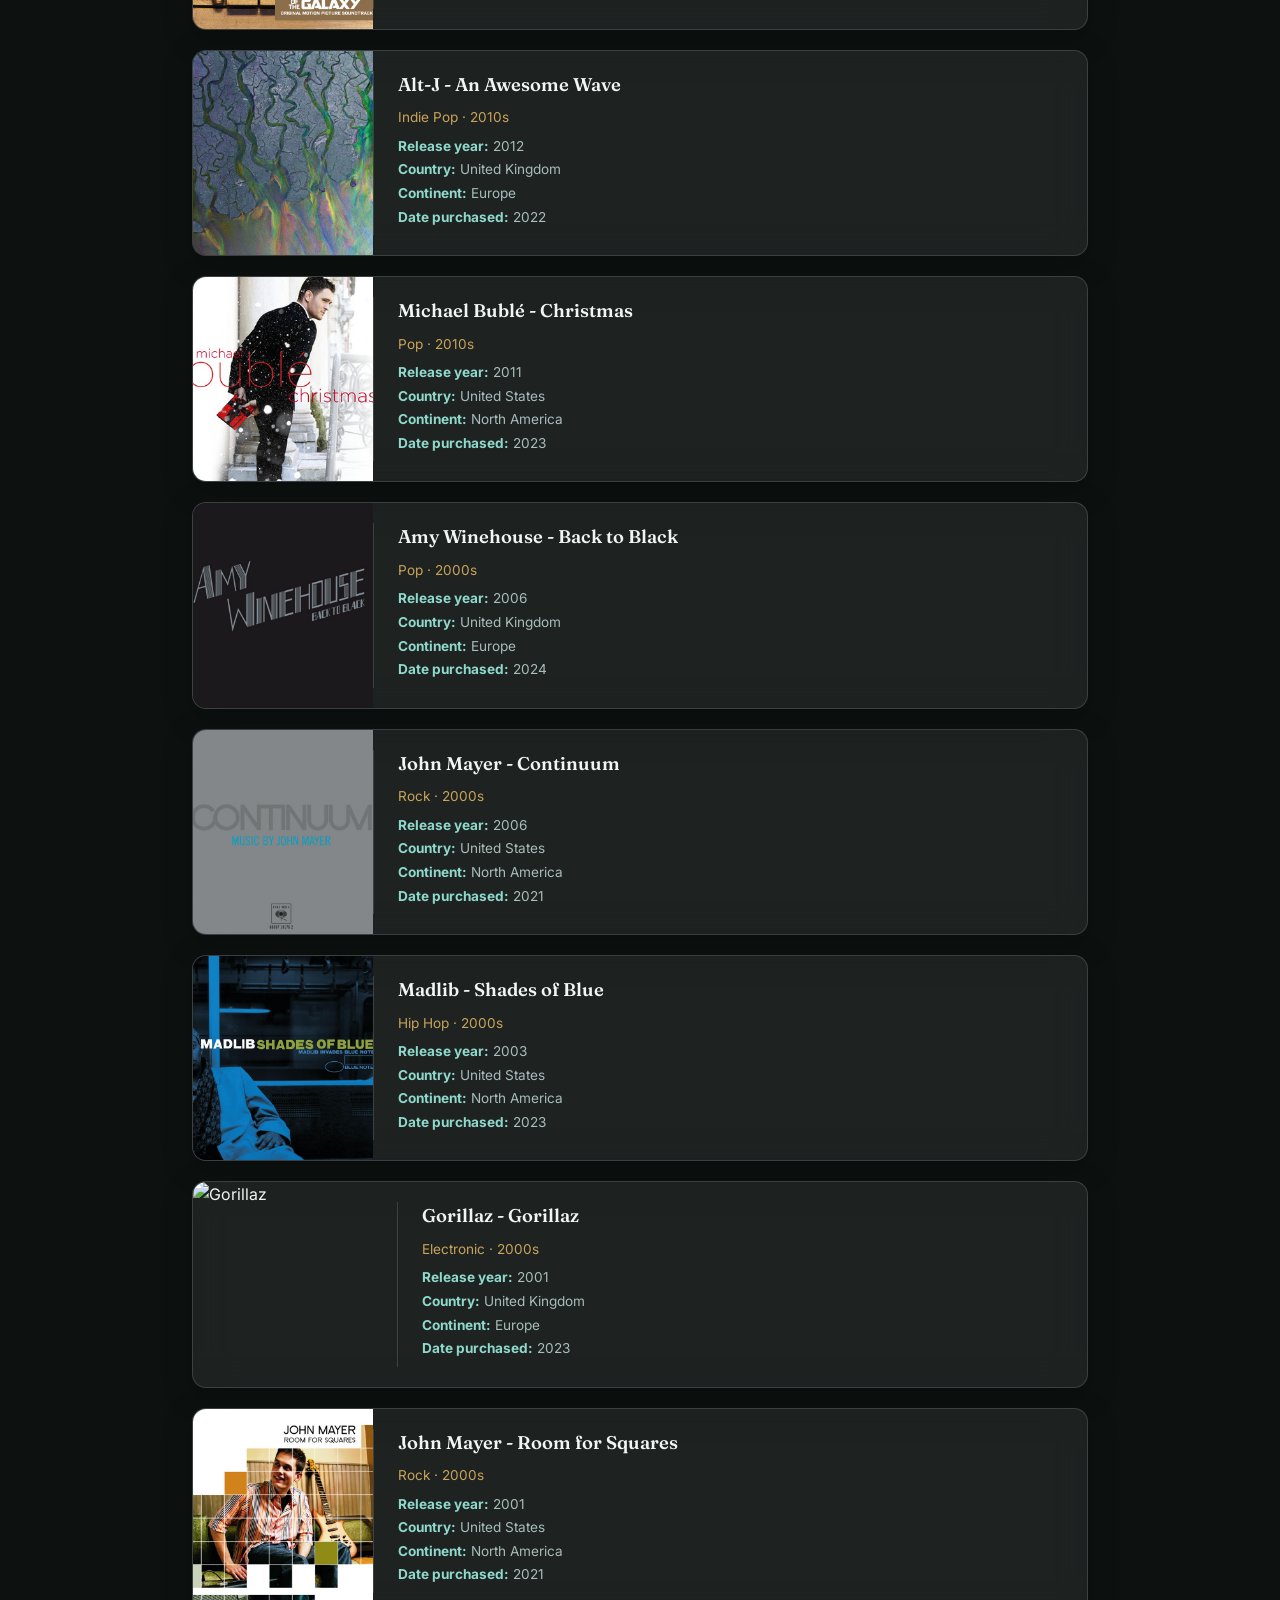
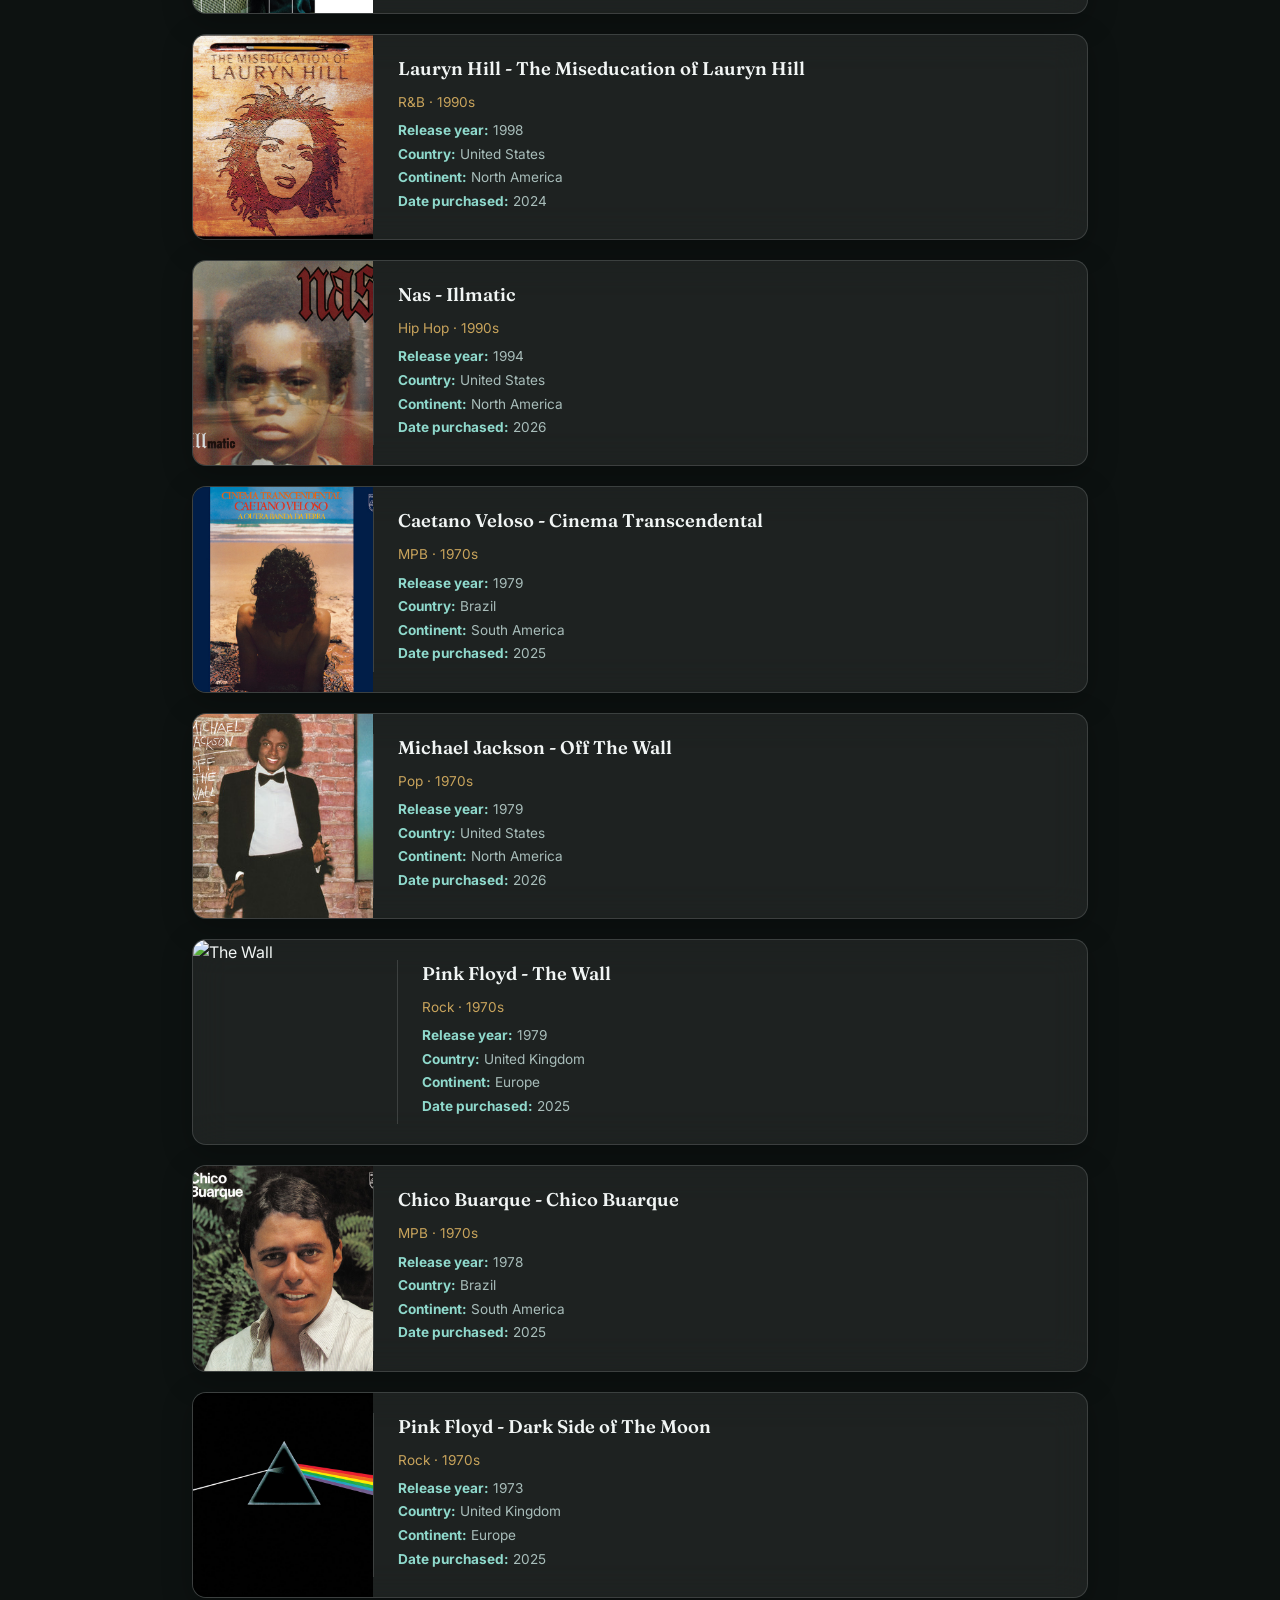
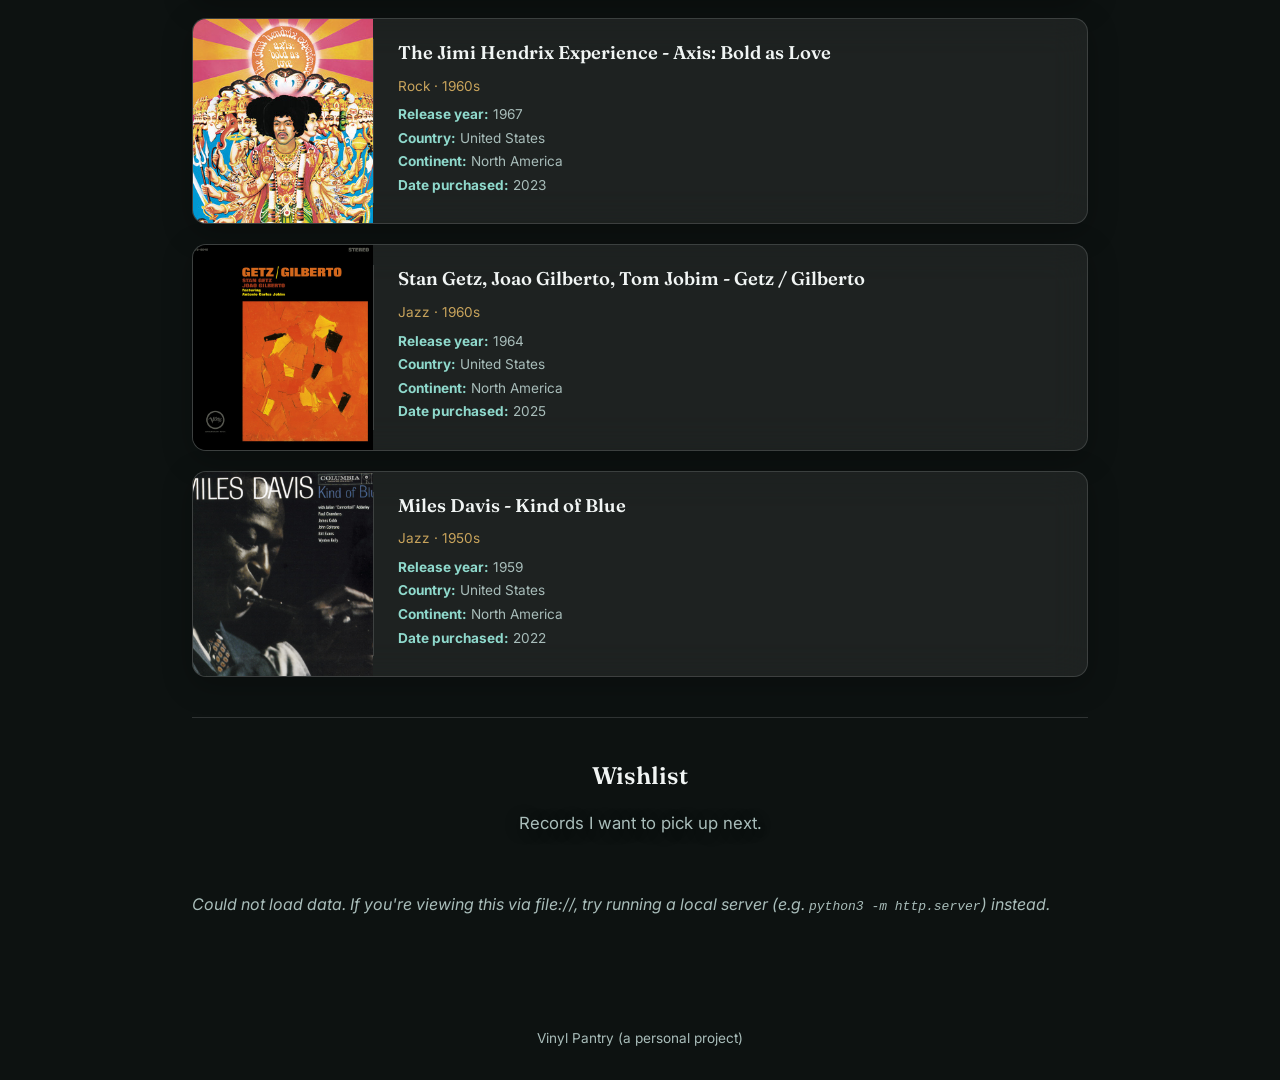
==== commit 286402a3: "Swap accent palette from amber to teal/petrol Coffee Pantry already owns the warm amber palette; vin" ====
--- a/index.html
+++ b/index.html
@@ -72,22 +72,22 @@
   <script>
     const DECADE_ORDER = ["1950s", "1960s", "1970s", "1980s", "1990s", "2000s", "2010s", "2020s"];
     const DECADE_COLORS = {
-      "1950s": "#EAD3BE",
-      "1960s": "#DDA579",
-      "1970s": "#C98A3E",
-      "1980s": "#A66A2E",
-      "1990s": "#8A5323",
-      "2000s": "#6E3F1C",
-      "2010s": "#573018",
-      "2020s": "#3E2110"
+      "1950s": "#BFE8E0",
+      "1960s": "#8FD9CC",
+      "1970s": "#5EBFB0",
+      "1980s": "#3EA89C",
+      "1990s": "#2C8A80",
+      "2000s": "#1F6B63",
+      "2010s": "#154F49",
+      "2020s": "#0D3733"
     };
     const CONTINENT_COLORS = {
       "North America": "var(--color-accent)",
       "Europe": "var(--color-secondary)",
-      "South America": "#C98A3E",
+      "South America": "#5EBFB0",
       "Australia": "#7C93A0",
-      "Africa": "#A66A2E",
-      "Asia": "#8A5323"
+      "Africa": "#8FD9CC",
+      "Asia": "#C9714C"
     };
 
     function decadeRank(decade) {
--- a/css/style.css
+++ b/css/style.css
@@ -1,15 +1,15 @@
 :root {
-  --color-bg: #100E0C;
+  --color-bg: #0D1211;
   --color-bg-card: rgba(255, 255, 255, 0.07);
-  --color-bg-card-solid: #211C17;
-  --color-text: #F3ECE3;
-  --color-text-soft: #C7BBAA;
-  --color-accent: #C98A3E;
-  --color-accent-soft: #E3BE8A;
-  --color-secondary: #7C93A0;
+  --color-bg-card-solid: #182422;
+  --color-text: #F1F5F4;
+  --color-text-soft: #A9BDBA;
+  --color-accent: #2FA79B;
+  --color-accent-soft: #8FD9CC;
+  --color-secondary: #C9A45C;
   --color-border: rgba(255, 255, 255, 0.14);
   --glass-blur: blur(18px);
-  --overlay-scrim: linear-gradient(180deg, rgba(8, 7, 6, 0.55) 0%, rgba(8, 7, 6, 0.72) 45%, rgba(8, 7, 6, 0.92) 100%);
+  --overlay-scrim: linear-gradient(180deg, rgba(7, 9, 9, 0.55) 0%, rgba(7, 9, 9, 0.72) 45%, rgba(7, 9, 9, 0.92) 100%);
 
   --font-heading: "Fraunces", Georgia, serif;
   --font-body: "Inter", -apple-system, BlinkMacSystemFont, sans-serif;
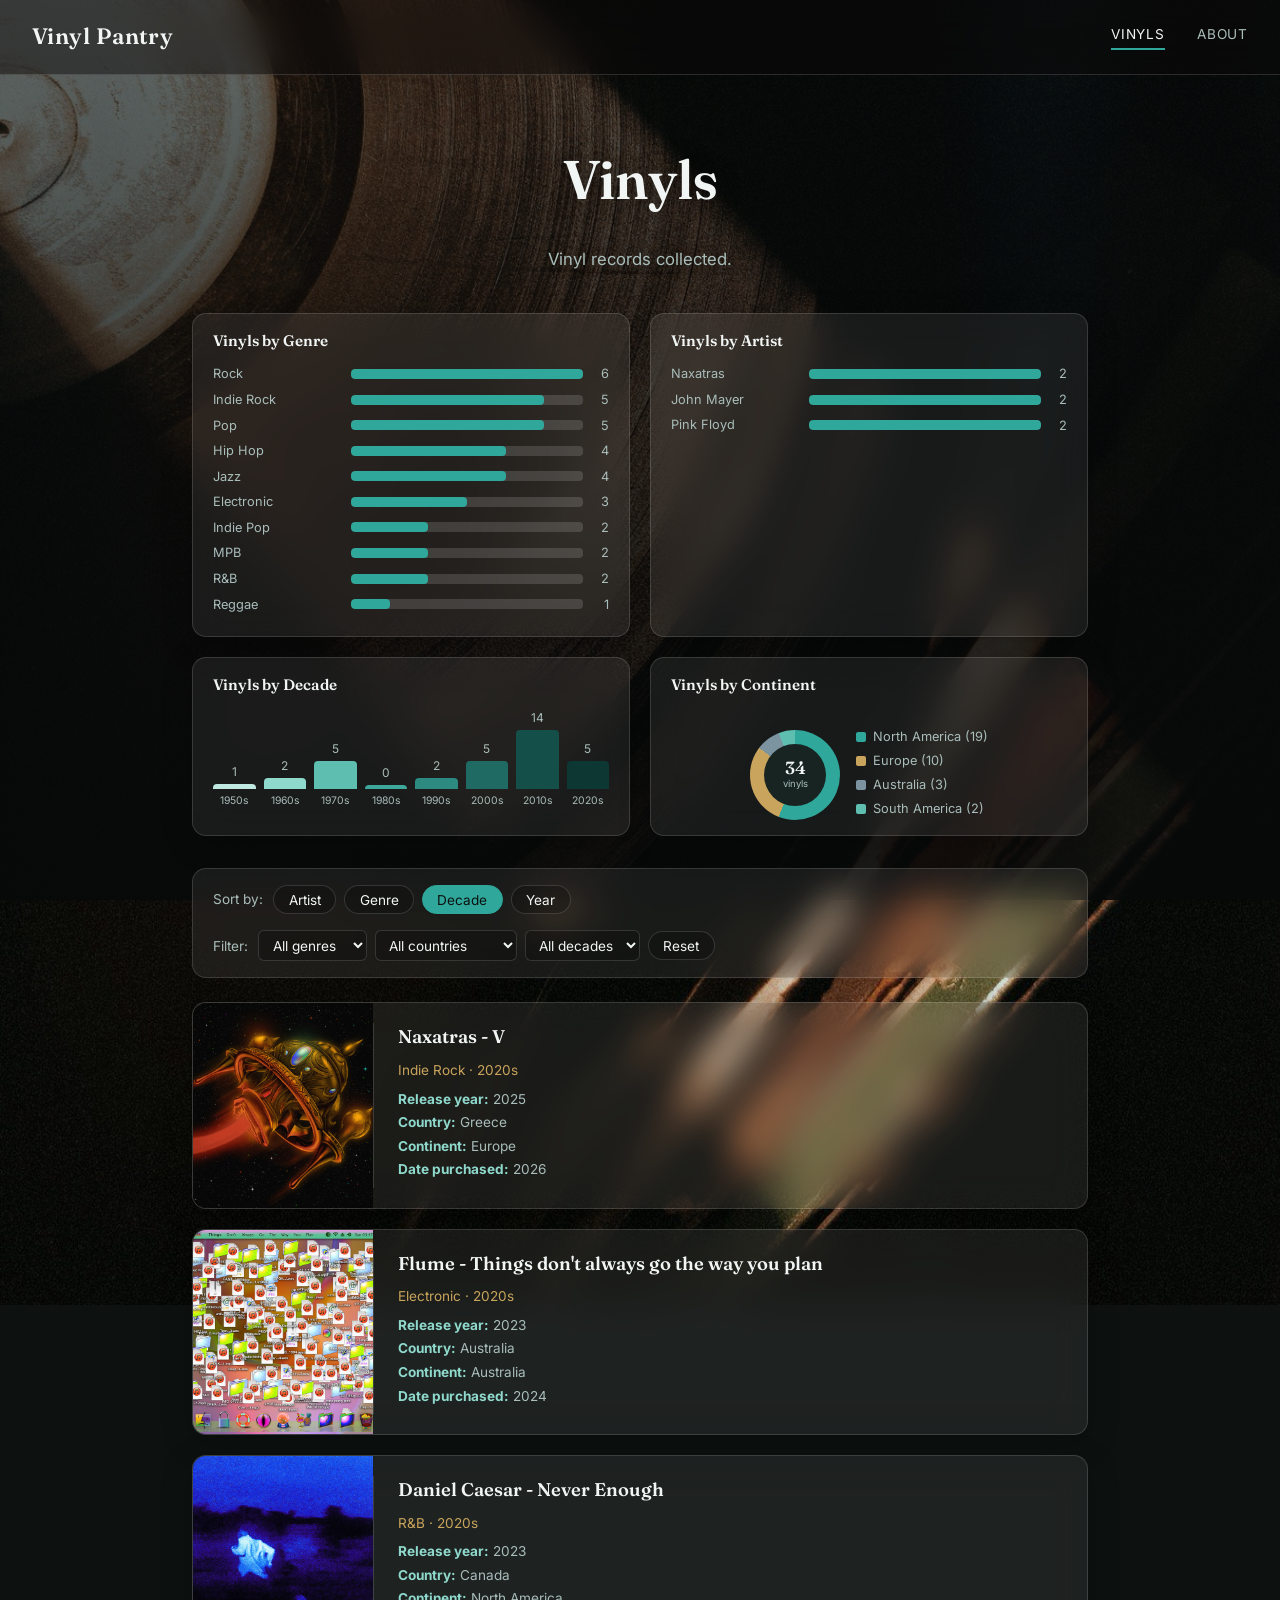
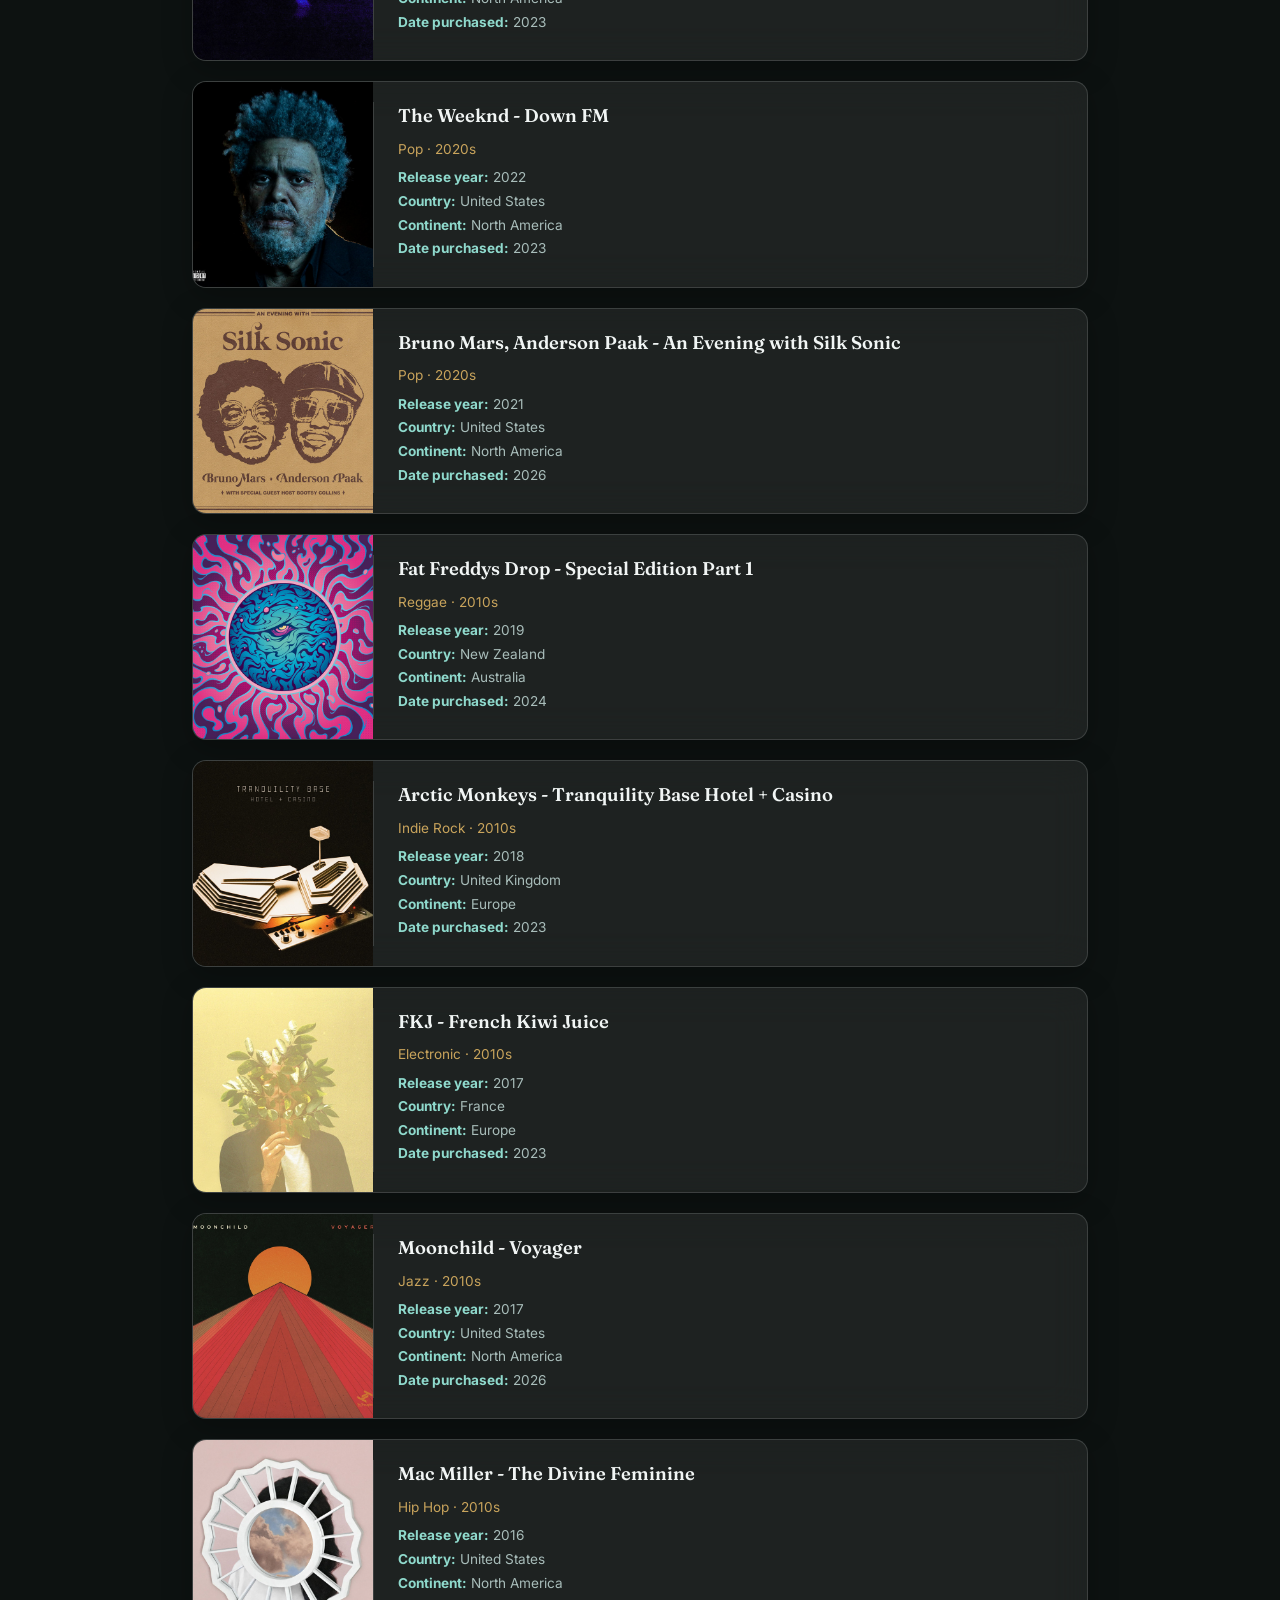
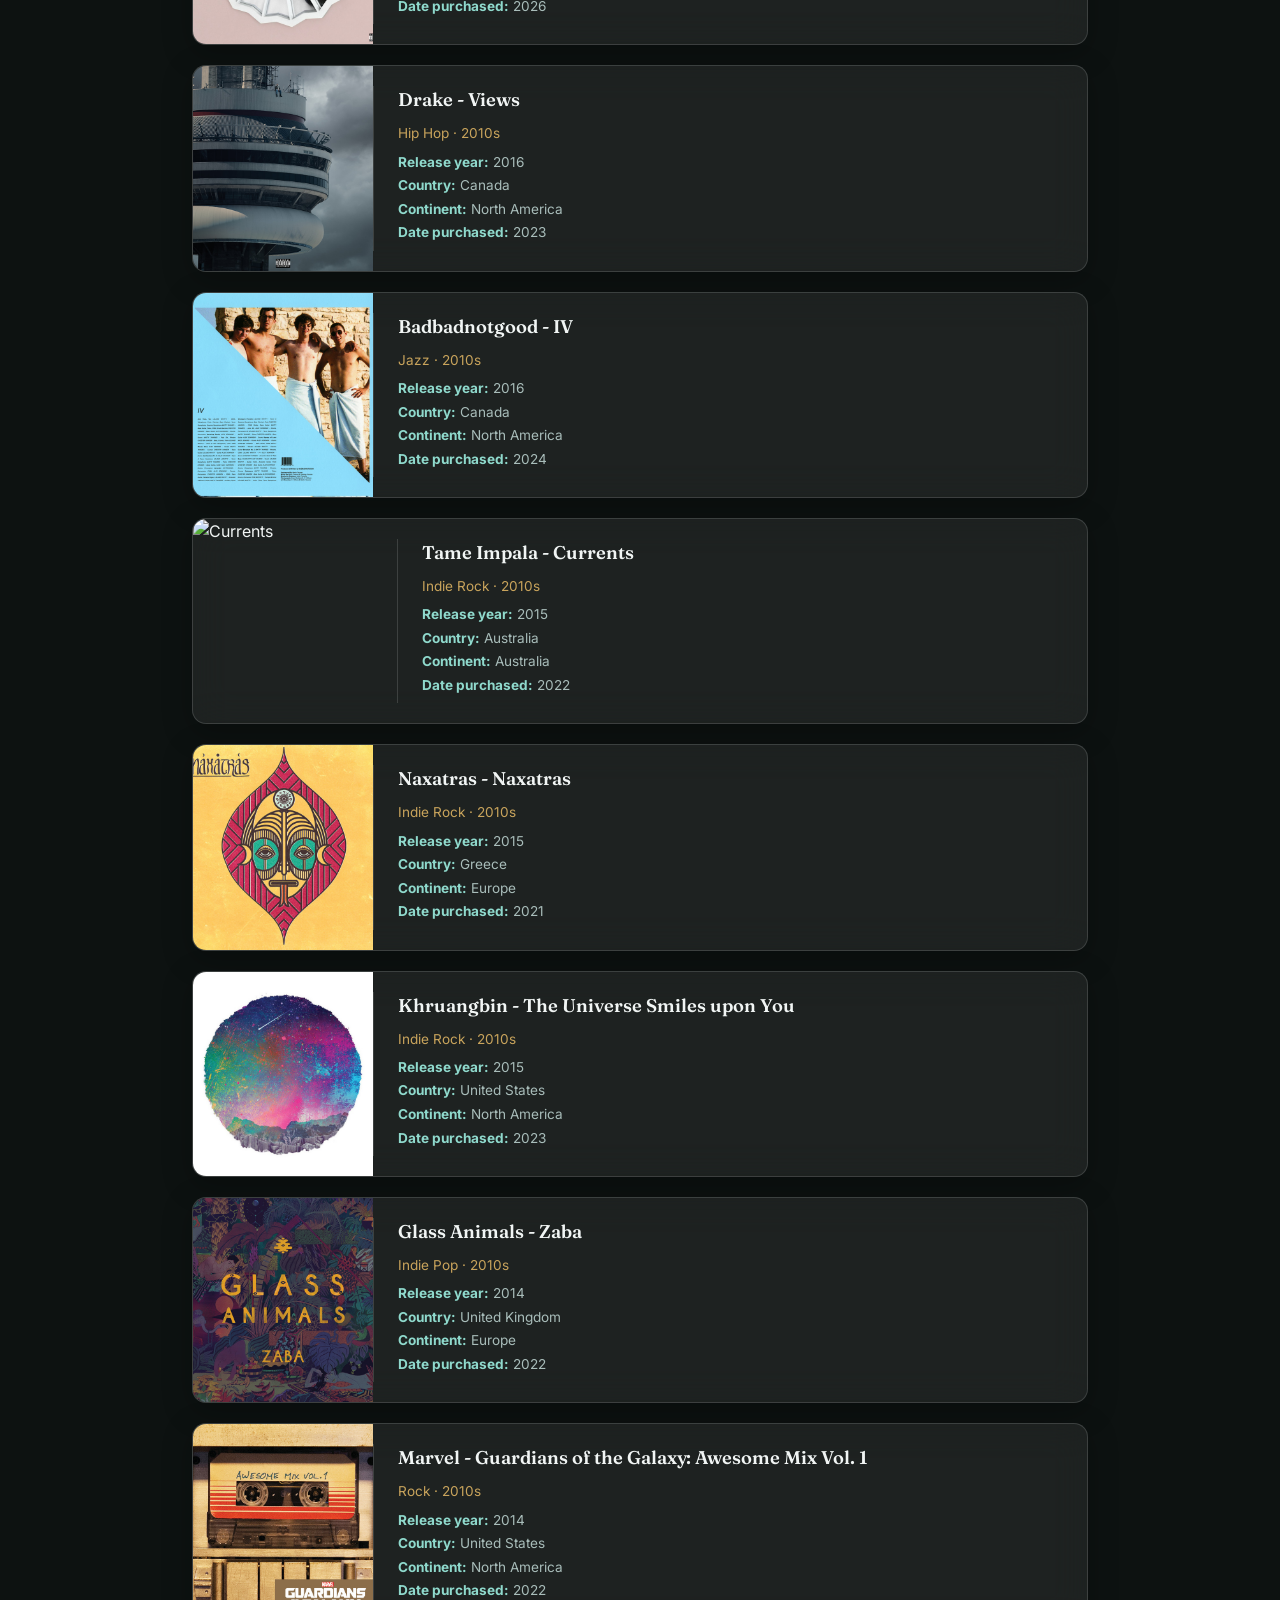
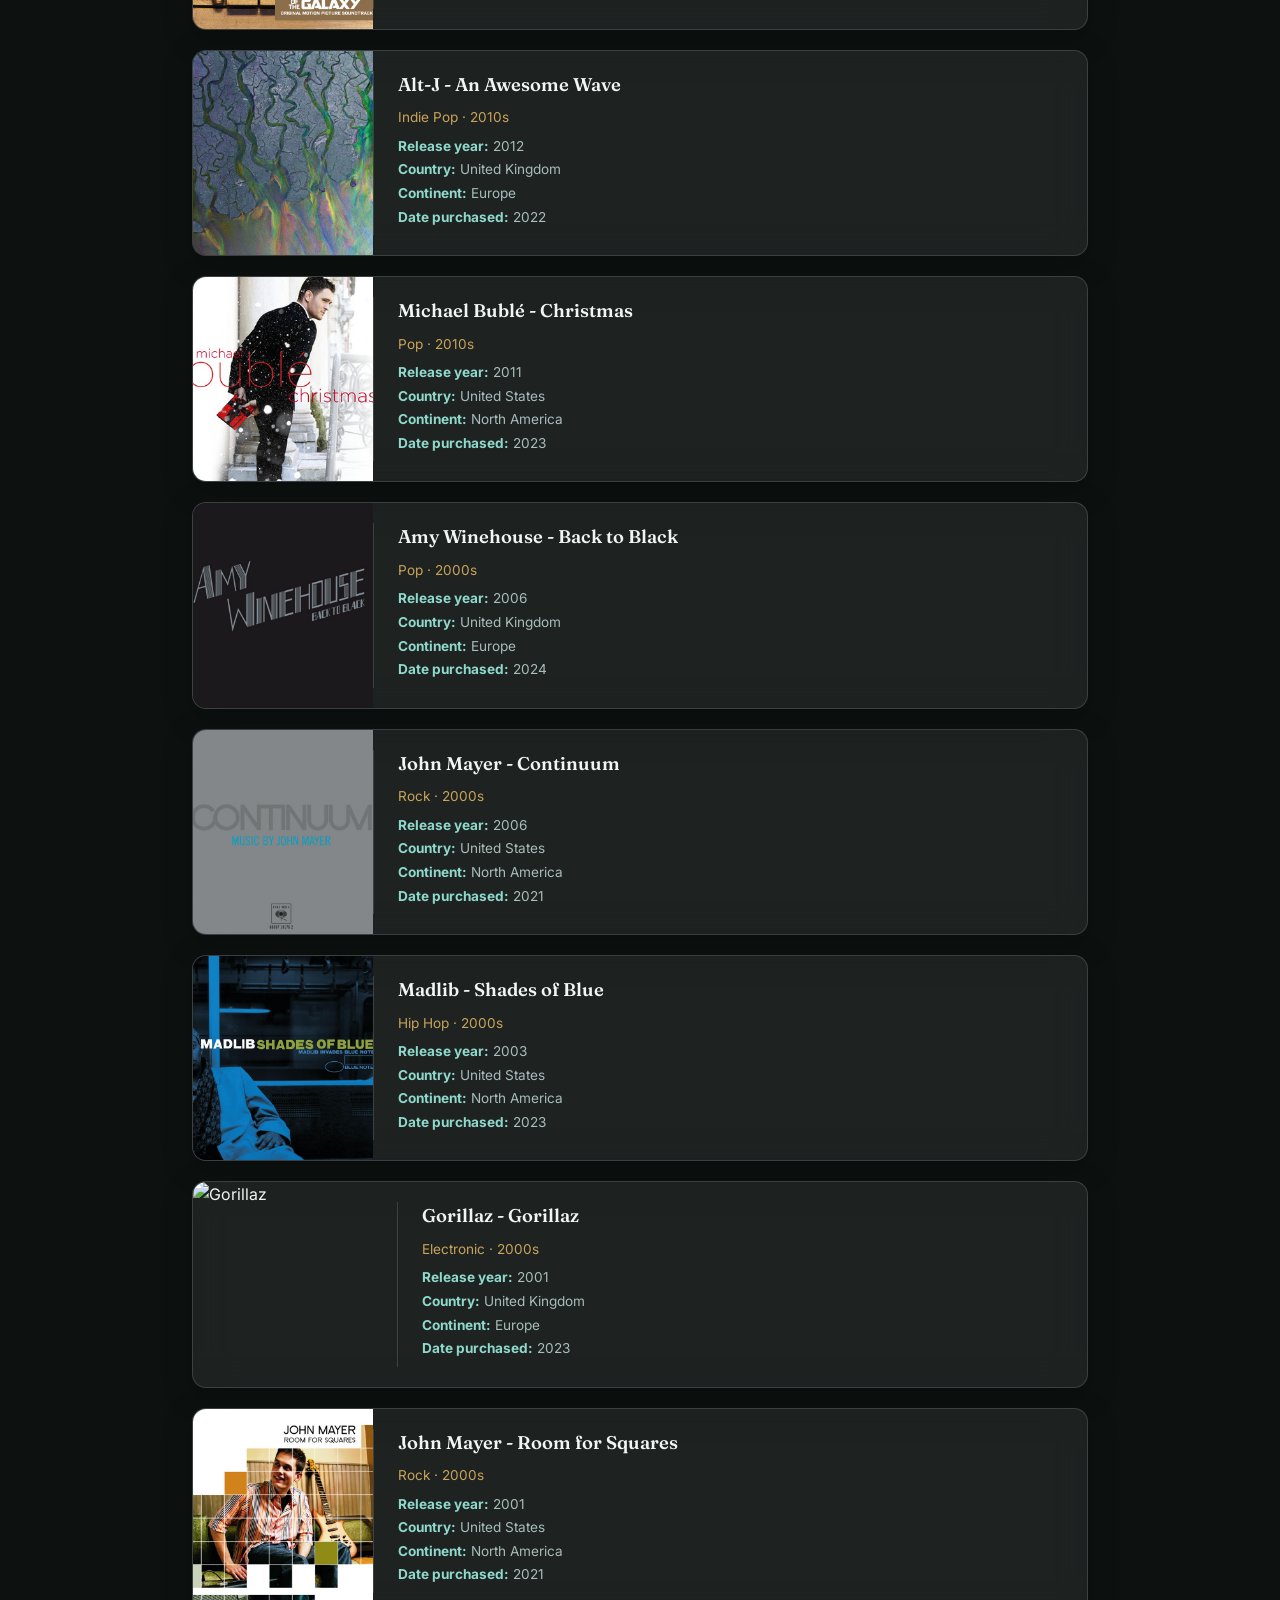
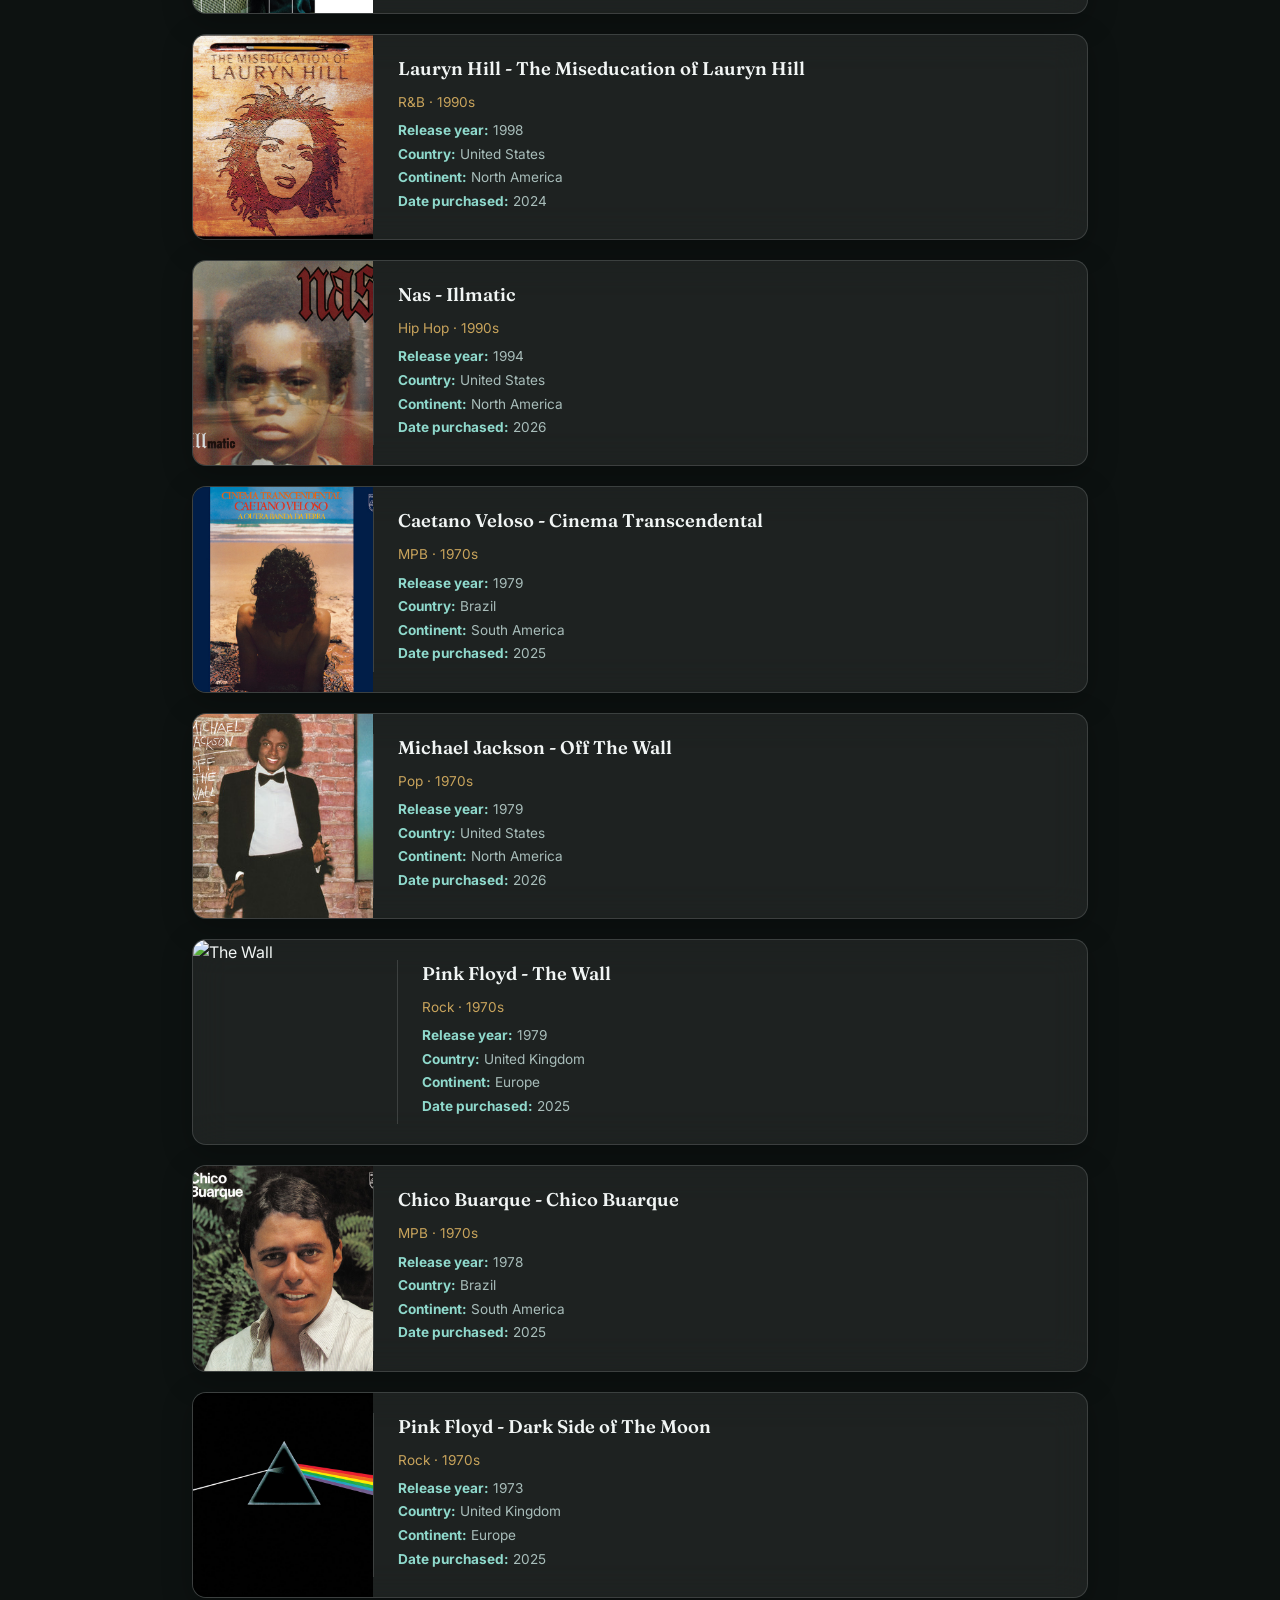
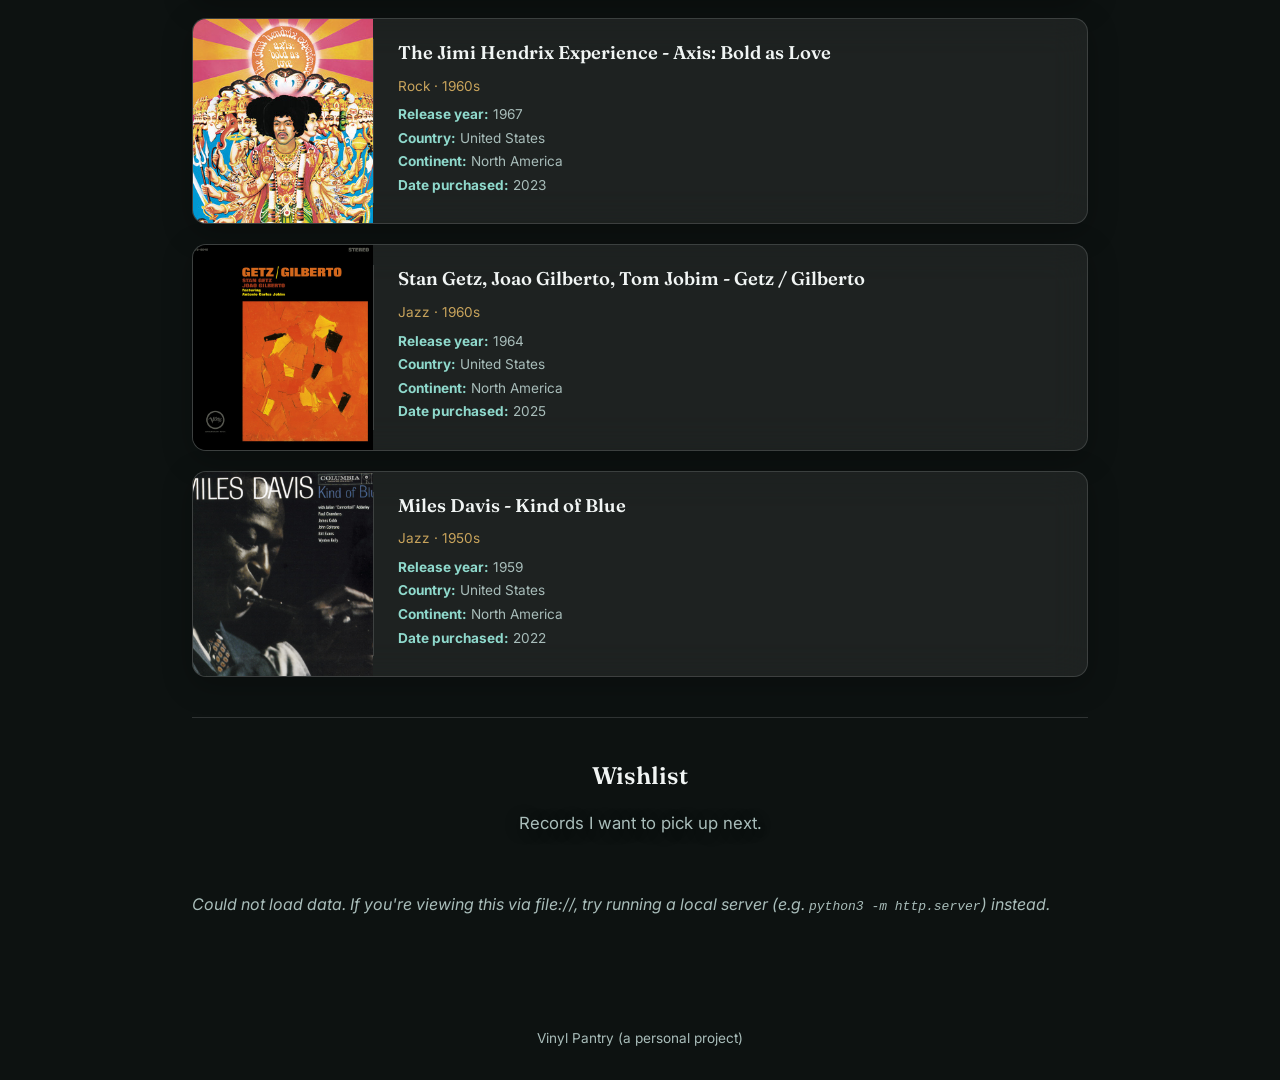
==== commit 71f29264: "Remove PT-BR: language toggle, translations and _pt data, English only Co-Authored-By: Claude Sonnet" ====
--- a/index.html
+++ b/index.html
@@ -26,35 +26,31 @@
     <a class="brand" href="index.html">Vinyl Pantry</a>
     <button class="nav-toggle" type="button" aria-label="Toggle navigation" aria-expanded="false">☰</button>
     <nav class="site-nav">
-      <a href="index.html" data-pt="Vinis">Vinyls</a>
-      <a href="about.html" data-pt="Sobre">About</a>
-      <div class="lang-toggle-group">
-        <button class="lang-toggle active" data-lang="en" type="button">EN</button>
-        <button class="lang-toggle" data-lang="pt" type="button">PT-BR</button>
-      </div>
+      <a href="index.html">Vinyls</a>
+      <a href="about.html">About</a>
     </nav>
   </header>
 
   <main>
-    <h1 data-pt="Vinis">Vinyls</h1>
-    <p class="page-intro" data-pt="Discos de vinil colecionados.">Vinyl records collected.</p>
+    <h1>Vinyls</h1>
+    <p class="page-intro">Vinyl records collected.</p>
 
     <div class="dashboard" id="vinyls-dashboard"></div>
 
     <div class="toolbar">
       <div class="toolbar-group">
-        <span class="toolbar-label" data-pt="Ordenar por:">Sort by:</span>
-        <button class="toolbar-btn" data-sort="artist" type="button" data-pt="Artista">Artist</button>
-        <button class="toolbar-btn" data-sort="genre" type="button" data-pt="Gênero">Genre</button>
-        <button class="toolbar-btn active" data-sort="decade" type="button" data-pt="Década">Decade</button>
-        <button class="toolbar-btn" data-sort="year" type="button" data-pt="Ano">Year</button>
+        <span class="toolbar-label">Sort by:</span>
+        <button class="toolbar-btn" data-sort="artist" type="button">Artist</button>
+        <button class="toolbar-btn" data-sort="genre" type="button">Genre</button>
+        <button class="toolbar-btn active" data-sort="decade" type="button">Decade</button>
+        <button class="toolbar-btn" data-sort="year" type="button">Year</button>
       </div>
       <div class="toolbar-group">
-        <span class="toolbar-label" data-pt="Filtro:">Filter:</span>
-        <select id="filter-genre"><option value="" data-pt="Todos os gêneros">All genres</option></select>
-        <select id="filter-country"><option value="" data-pt="Todos os países">All countries</option></select>
-        <select id="filter-decade"><option value="" data-pt="Todas as décadas">All decades</option></select>
-        <button class="toolbar-btn" id="reset-filters" type="button" data-pt="Redefinir">Reset</button>
+        <span class="toolbar-label">Filter:</span>
+        <select id="filter-genre"><option value="">All genres</option></select>
+        <select id="filter-country"><option value="">All countries</option></select>
+        <select id="filter-decade"><option value="">All decades</option></select>
+        <button class="toolbar-btn" id="reset-filters" type="button">Reset</button>
       </div>
     </div>
 
@@ -62,12 +58,12 @@
 
     <hr class="section-divider">
 
-    <h2 data-pt="Lista de desejos">Wishlist</h2>
-    <p class="page-intro" data-pt="Discos que eu quero comprar em seguida.">Records I want to pick up next.</p>
+    <h2>Wishlist</h2>
+    <p class="page-intro">Records I want to pick up next.</p>
     <div class="wishlist-grid" id="wishlist-list"></div>
   </main>
 
-  <footer class="site-footer" data-pt="Vinyl Pantry (um projeto pessoal)">Vinyl Pantry (a personal project)</footer>
+  <footer class="site-footer">Vinyl Pantry (a personal project)</footer>
   <script src="js/main.js"></script>
   <script>
     const DECADE_ORDER = ["1950s", "1960s", "1970s", "1980s", "1990s", "2000s", "2010s", "2020s"];
@@ -270,11 +266,6 @@
           `<p class="empty-state">${t("Could not load data. If you're viewing this via file://, try running a local server (e.g. <code>python3 -m http.server</code>) instead.")}</p>`;
       });
 
-    document.addEventListener("langchange", () => {
-      renderDashboard(vinylsData);
-      applyAndRender();
-    });
-
     document.querySelectorAll(".toolbar-btn[data-sort]").forEach((btn) => {
       btn.addEventListener("click", () => {
         currentSort = btn.dataset.sort;
--- a/css/style.css
+++ b/css/style.css
@@ -148,40 +148,6 @@
   border-bottom-color: var(--color-accent);
 }
 
-.lang-toggle-group {
-  display: flex;
-  align-items: center;
-  gap: 0.3rem;
-  margin-left: 0.5rem;
-  padding-left: 1.25rem;
-  border-left: 1px solid var(--color-border);
-}
-
-.lang-toggle {
-  font-family: var(--font-body);
-  font-size: 0.75rem;
-  font-weight: 500;
-  letter-spacing: 0.04em;
-  color: var(--color-text-soft);
-  background: transparent;
-  border: 1px solid var(--color-border);
-  border-radius: 999px;
-  padding: 0.25rem 0.65rem;
-  cursor: pointer;
-  transition: border-color 0.15s ease, color 0.15s ease;
-}
-
-.lang-toggle:hover {
-  border-color: var(--color-accent);
-  color: var(--color-text);
-}
-
-.lang-toggle.active {
-  background: var(--color-accent);
-  border-color: var(--color-accent);
-  color: var(--color-bg);
-}
-
 main {
   max-width: 960px;
   margin: 0 auto;
@@ -664,12 +630,6 @@
     font-size: 0.95rem;
   }
 
-  .lang-toggle-group {
-    margin-left: 0;
-    padding-left: 0;
-    border-left: none;
-  }
-
   main {
     padding: 1.75rem 1.25rem 3rem;
   }
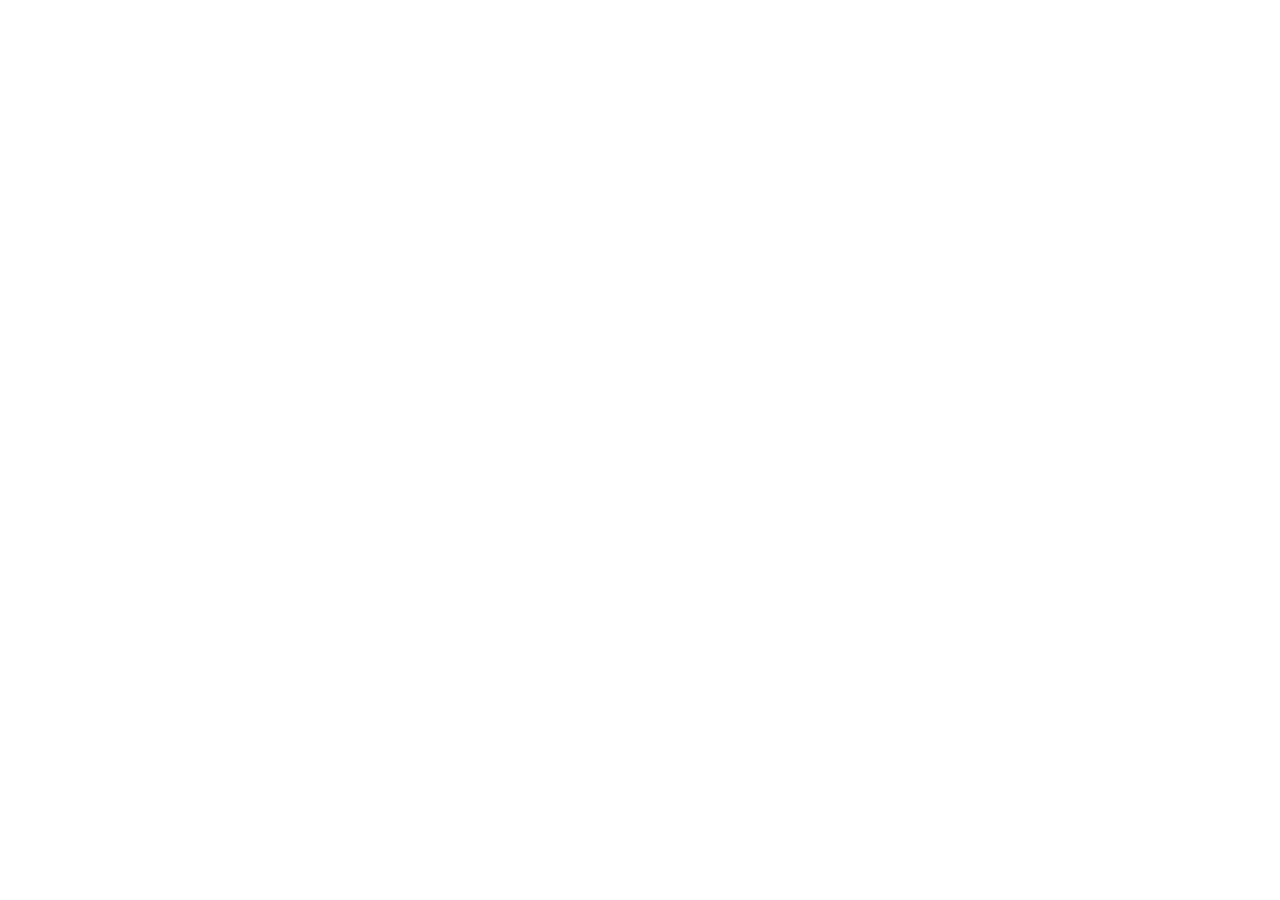
==== commit 68026f50: "Redirect to the unified Pantry site Co-Authored-By: Claude Sonnet 5.5 <noreply@anthropic.com>" ====
--- a/index.html
+++ b/index.html
@@ -2,312 +2,12 @@
 <html lang="en">
 <head>
   <meta charset="UTF-8">
-  <meta name="viewport" content="width=device-width, initial-scale=1.0">
-  <title>Vinyl Pantry</title>
-  <meta name="description" content="A personal archive of vinyl records collected, by genre, artist, decade, and origin.">
-  <meta property="og:type" content="website">
-  <meta property="og:site_name" content="Vinyl Pantry">
-  <meta property="og:title" content="Vinyl Pantry">
-  <meta property="og:description" content="A personal archive of vinyl records collected, by genre, artist, decade, and origin.">
-  <meta property="og:url" content="https://datameneses.github.io/vynil-pantry/">
-  <meta property="og:image" content="https://datameneses.github.io/vynil-pantry/images/social-card.jpg">
-  <meta property="og:image:width" content="1200">
-  <meta property="og:image:height" content="630">
-  <meta name="twitter:card" content="summary_large_image">
-  <meta name="twitter:title" content="Vinyl Pantry">
-  <meta name="twitter:description" content="A personal archive of vinyl records collected, by genre, artist, decade, and origin.">
-  <meta name="twitter:image" content="https://datameneses.github.io/vynil-pantry/images/social-card.jpg">
-  <link rel="preconnect" href="https://fonts.googleapis.com">
-  <link href="https://fonts.googleapis.com/css2?family=Fraunces:wght@500;600;700&family=Inter:wght@400;500&display=swap" rel="stylesheet">
-  <link rel="stylesheet" href="css/style.css">
+  <title>Moved to Pantry</title>
+  <meta http-equiv="refresh" content="0; url=https://datameneses.github.io/pantry/vinyls/index.html">
+  <link rel="canonical" href="https://datameneses.github.io/pantry/vinyls/index.html">
+  <script>window.location.replace("https://datameneses.github.io/pantry/vinyls/index.html");</script>
 </head>
-<body data-page="vinyls">
-  <header class="site-header">
-    <a class="brand" href="index.html">Vinyl Pantry</a>
-    <button class="nav-toggle" type="button" aria-label="Toggle navigation" aria-expanded="false">☰</button>
-    <nav class="site-nav">
-      <a href="index.html">Vinyls</a>
-      <a href="about.html">About</a>
-    </nav>
-  </header>
-
-  <main>
-    <h1>Vinyls</h1>
-    <p class="page-intro">Vinyl records collected.</p>
-
-    <div class="dashboard" id="vinyls-dashboard"></div>
-
-    <div class="toolbar">
-      <div class="toolbar-group">
-        <span class="toolbar-label">Sort by:</span>
-        <button class="toolbar-btn" data-sort="artist" type="button">Artist</button>
-        <button class="toolbar-btn" data-sort="genre" type="button">Genre</button>
-        <button class="toolbar-btn active" data-sort="decade" type="button">Decade</button>
-        <button class="toolbar-btn" data-sort="year" type="button">Year</button>
-      </div>
-      <div class="toolbar-group">
-        <span class="toolbar-label">Filter:</span>
-        <select id="filter-genre"><option value="">All genres</option></select>
-        <select id="filter-country"><option value="">All countries</option></select>
-        <select id="filter-decade"><option value="">All decades</option></select>
-        <button class="toolbar-btn" id="reset-filters" type="button">Reset</button>
-      </div>
-    </div>
-
-    <div class="card-grid vinyl-grid" id="vinyls-list"></div>
-
-    <hr class="section-divider">
-
-    <h2>Wishlist</h2>
-    <p class="page-intro">Records I want to pick up next.</p>
-    <div class="wishlist-grid" id="wishlist-list"></div>
-  </main>
-
-  <footer class="site-footer">Vinyl Pantry (a personal project)</footer>
-  <script src="js/main.js"></script>
-  <script>
-    const DECADE_ORDER = ["1950s", "1960s", "1970s", "1980s", "1990s", "2000s", "2010s", "2020s"];
-    const DECADE_COLORS = {
-      "1950s": "#BFE8E0",
-      "1960s": "#8FD9CC",
-      "1970s": "#5EBFB0",
-      "1980s": "#3EA89C",
-      "1990s": "#2C8A80",
-      "2000s": "#1F6B63",
-      "2010s": "#154F49",
-      "2020s": "#0D3733"
-    };
-    const CONTINENT_COLORS = {
-      "North America": "var(--color-accent)",
-      "Europe": "var(--color-secondary)",
-      "South America": "#5EBFB0",
-      "Australia": "#7C93A0",
-      "Africa": "#8FD9CC",
-      "Asia": "#C9714C"
-    };
-
-    function decadeRank(decade) {
-      const i = DECADE_ORDER.indexOf(decade);
-      return i === -1 ? DECADE_ORDER.length : i;
-    }
-
-    function countBy(data, keyFn) {
-      const counts = {};
-      data.forEach((item) => {
-        const key = keyFn(item);
-        if (!key) return;
-        counts[key] = (counts[key] || 0) + 1;
-      });
-      return counts;
-    }
-
-    function renderHBarChart(title, counts) {
-      const entries = Object.entries(counts).sort((a, b) => b[1] - a[1]);
-      const max = Math.max(...entries.map(([, v]) => v), 1);
-      const rows = entries
-        .map(([label, value]) => `
-          <div class="hbar-row" title="${label}: ${value} record${value === 1 ? "" : "s"}">
-            <span class="hbar-label">${t(label)}</span>
-            <div class="hbar-track"><div class="hbar-fill" style="width:${(value / max) * 100}%"></div></div>
-            <span class="hbar-value">${value}</span>
-          </div>
-        `)
-        .join("");
-      return `<div class="dashboard-card"><p class="dashboard-title">${title}</p>${rows}</div>`;
-    }
-
-    function renderDecadeChart(counts) {
-      const max = Math.max(...DECADE_ORDER.map((d) => counts[d] || 0), 1);
-      const cols = DECADE_ORDER
-        .map((decade) => {
-          const value = counts[decade] || 0;
-          const heightPct = value ? (value / max) * 100 : 2;
-          return `
-            <div class="vbar-col" title="${decade}: ${value} record${value === 1 ? "" : "s"}">
-              <div class="vbar-bar-area">
-                <span class="vbar-value">${value}</span>
-                <div class="vbar-fill" style="height:${heightPct}%; background:${DECADE_COLORS[decade]}"></div>
-              </div>
-              <span class="vbar-label">${decade}</span>
-            </div>
-          `;
-        })
-        .join("");
-      return `<div class="dashboard-card"><p class="dashboard-title">${t("Vinyls by Decade")}</p><div class="vbar-chart">${cols}</div></div>`;
-    }
-
-    function renderContinentDonut(counts) {
-      const order = Object.keys(counts).sort((a, b) => counts[b] - counts[a]);
-      const total = order.reduce((sum, key) => sum + counts[key], 0) || 1;
-      let cumulative = 0;
-      const segments = order
-        .map((key) => {
-          const value = counts[key];
-          const pct = (value / total) * 100;
-          const color = CONTINENT_COLORS[key] || "var(--color-text-soft)";
-          const segment = `${color} ${cumulative}% ${cumulative + pct}%`;
-          cumulative += pct;
-          return segment;
-        })
-        .join(", ");
-      const legend = order
-        .map((key) => `<li><span class="swatch" style="background:${CONTINENT_COLORS[key] || "var(--color-text-soft)"}"></span>${t(key)} (${counts[key]})</li>`)
-        .join("");
-      return `
-        <div class="dashboard-card">
-          <p class="dashboard-title">${t("Vinyls by Continent")}</p>
-          <div class="donut-wrap">
-            <div class="donut" style="background: conic-gradient(${segments})">
-              <div class="donut-hole"><span>${total}</span><small>${t("vinyls")}</small></div>
-            </div>
-            <ul class="donut-legend">${legend}</ul>
-          </div>
-        </div>
-      `;
-    }
-
-    function renderDashboard(data) {
-      const byGenre = countBy(data, (v) => v.genre);
-      const byArtist = countBy(data, (v) => v.artist);
-      const byArtistRepeat = Object.fromEntries(Object.entries(byArtist).filter(([, count]) => count > 1));
-      const byDecade = countBy(data, (v) => v.decade);
-      const byContinent = countBy(data, (v) => v.origin && v.origin.continent);
-
-      document.getElementById("vinyls-dashboard").innerHTML =
-        renderHBarChart(t("Vinyls by Genre"), byGenre) +
-        renderHBarChart(t("Vinyls by Artist"), byArtistRepeat) +
-        renderDecadeChart(byDecade) +
-        renderContinentDonut(byContinent);
-    }
-
-    function field(label, value) {
-      return value ? `<li><strong>${t(label)}:</strong> ${value}</li>` : "";
-    }
-
-    function vinylTemplate(item) {
-      return `
-        <article class="card vinyl-card">
-          <div class="vinyl-image">
-            ${item.image ? `<img src="${item.image}" alt="${item.name}">` : ""}
-          </div>
-          <div class="vinyl-separator"></div>
-          <div class="vinyl-details">
-            <h3>${[item.artist, item.name].filter(Boolean).join(" - ")}</h3>
-            <p class="card-meta">${t(item.genre)} · ${item.decade}</p>
-            <ul class="spec-list">
-              ${field("Release year", item.releaseYear)}
-              ${field("Country", item.origin && item.origin.country)}
-              ${field("Continent", item.origin && t(item.origin.continent))}
-              ${field("Date purchased", item.datePurchased)}
-            </ul>
-          </div>
-        </article>
-      `;
-    }
-
-    let vinylsData = [];
-    let currentSort = "decade";
-    let currentGenre = "";
-    let currentCountry = "";
-    let currentDecade = "";
-
-    function applyAndRender() {
-      let list = vinylsData.slice();
-
-      if (currentGenre) list = list.filter((v) => v.genre === currentGenre);
-      if (currentCountry) list = list.filter((v) => v.origin && v.origin.country === currentCountry);
-      if (currentDecade) list = list.filter((v) => v.decade === currentDecade);
-
-      if (currentSort === "artist") {
-        list.sort((a, b) => (a.artist || "").localeCompare(b.artist || ""));
-      } else if (currentSort === "genre") {
-        list.sort((a, b) => (a.genre || "").localeCompare(b.genre || ""));
-      } else if (currentSort === "decade") {
-        list.sort((a, b) => decadeRank(b.decade) - decadeRank(a.decade) || b.releaseYear - a.releaseYear);
-      } else if (currentSort === "year") {
-        list.sort((a, b) => b.releaseYear - a.releaseYear);
-      }
-
-      const container = document.getElementById("vinyls-list");
-      container.innerHTML = list.length
-        ? list.map(vinylTemplate).join("")
-        : `<p class="empty-state">${t("No vinyls match these filters.")}</p>`;
-    }
-
-    function populateSelect(id, values) {
-      const select = document.getElementById(id);
-      values.forEach((v) => {
-        const opt = document.createElement("option");
-        opt.value = v;
-        opt.textContent = v;
-        select.appendChild(opt);
-      });
-    }
-
-    fetch("data/vinyls.json")
-      .then((res) => res.json())
-      .then((data) => {
-        vinylsData = data;
-
-        const genres = [...new Set(data.map((v) => v.genre).filter(Boolean))].sort();
-        const countries = [...new Set(data.map((v) => v.origin && v.origin.country).filter(Boolean))].sort();
-        const decadesPresent = DECADE_ORDER.filter((d) => data.some((v) => v.decade === d));
-
-        populateSelect("filter-genre", genres);
-        populateSelect("filter-country", countries);
-        populateSelect("filter-decade", decadesPresent);
-
-        renderDashboard(data);
-        applyAndRender();
-      })
-      .catch((err) => {
-        console.error("Failed to load data/vinyls.json", err);
-        document.getElementById("vinyls-list").innerHTML =
-          `<p class="empty-state">${t("Could not load data. If you're viewing this via file://, try running a local server (e.g. <code>python3 -m http.server</code>) instead.")}</p>`;
-      });
-
-    document.querySelectorAll(".toolbar-btn[data-sort]").forEach((btn) => {
-      btn.addEventListener("click", () => {
-        currentSort = btn.dataset.sort;
-        document.querySelectorAll(".toolbar-btn[data-sort]").forEach((b) => b.classList.remove("active"));
-        btn.classList.add("active");
-        applyAndRender();
-      });
-    });
-
-    document.getElementById("filter-genre").addEventListener("change", (e) => {
-      currentGenre = e.target.value;
-      applyAndRender();
-    });
-    document.getElementById("filter-country").addEventListener("change", (e) => {
-      currentCountry = e.target.value;
-      applyAndRender();
-    });
-    document.getElementById("filter-decade").addEventListener("change", (e) => {
-      currentDecade = e.target.value;
-      applyAndRender();
-    });
-
-    document.getElementById("reset-filters").addEventListener("click", () => {
-      currentSort = "decade";
-      currentGenre = "";
-      currentCountry = "";
-      currentDecade = "";
-      document.getElementById("filter-genre").value = "";
-      document.getElementById("filter-country").value = "";
-      document.getElementById("filter-decade").value = "";
-      document.querySelectorAll(".toolbar-btn[data-sort]").forEach((b) => b.classList.remove("active"));
-      document.querySelector('.toolbar-btn[data-sort="decade"]').classList.add("active");
-      applyAndRender();
-    });
-
-    loadAndRender("data/wishlist.json", "wishlist-list", (item) => {
-      const label = [item.artist, item.name].filter(Boolean).join(": ");
-      const content = item.url
-        ? `<a href="${item.url}" target="_blank" rel="noopener">${label}</a>`
-        : label;
-      return `<article class="card wishlist-card">${content}</article>`;
-    });
-  </script>
+<body>
+  <p>This page moved to <a href="https://datameneses.github.io/pantry/vinyls/index.html">https://datameneses.github.io/pantry/vinyls/index.html</a>.</p>
 </body>
 </html>
